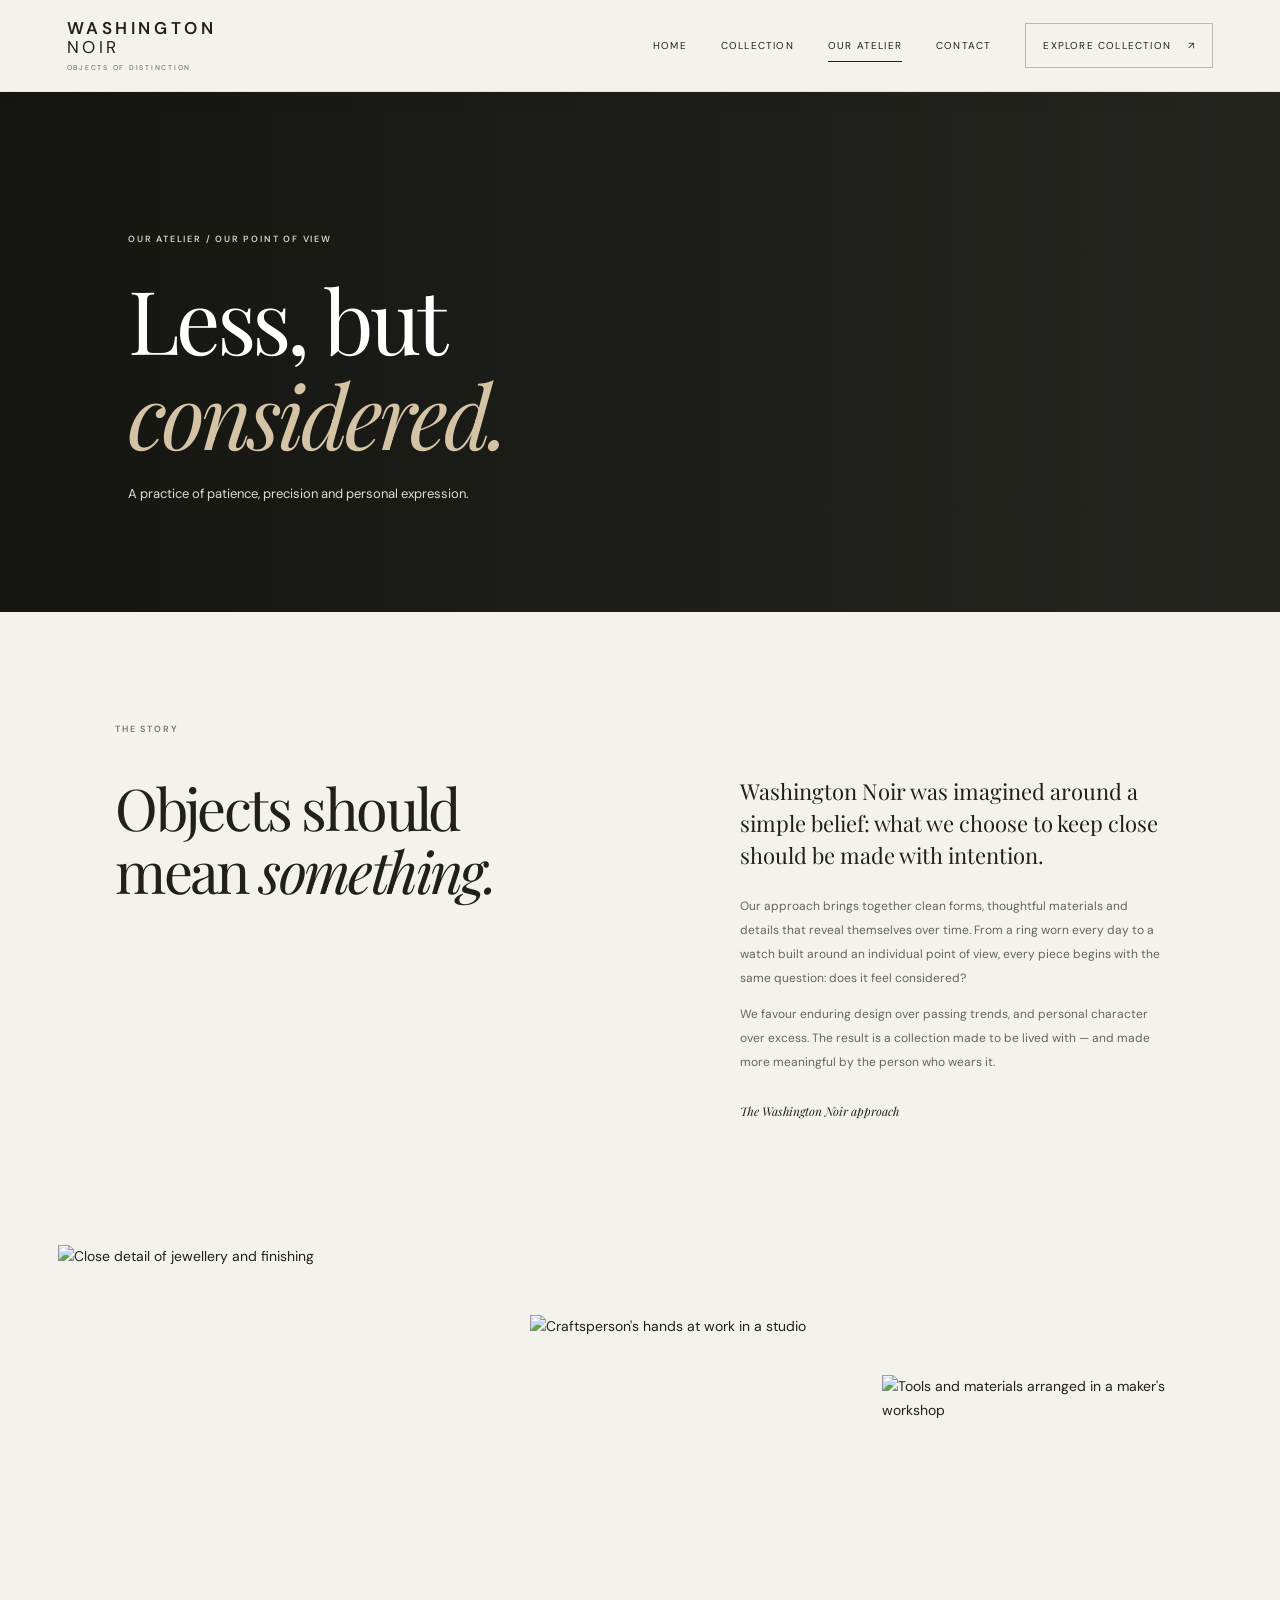
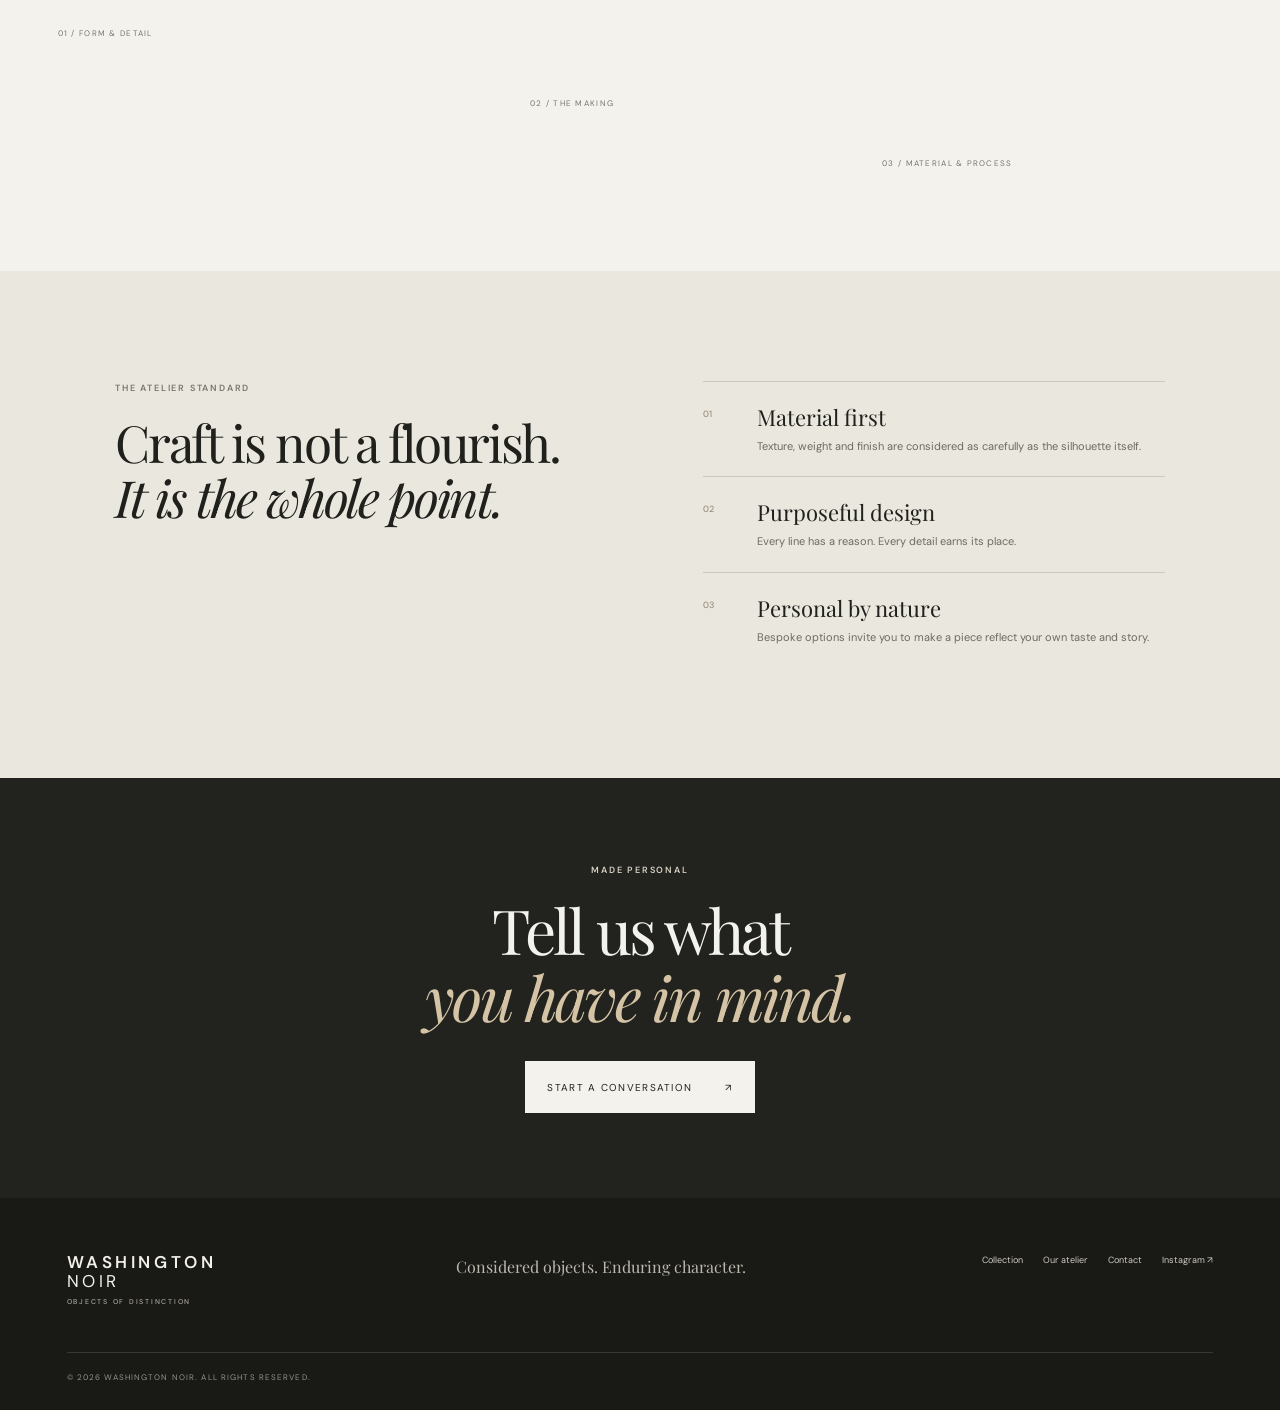
==== about.html @ fe7c87ee "Add files via upload" ====
<!doctype html><html lang="en"><head><meta charset="utf-8"><meta name="viewport" content="width=device-width,initial-scale=1"><title>Our Atelier — Washington Noir</title><meta name="description" content="Learn about the philosophy, process and craftsmanship behind Washington Noir's considered jewellery and bespoke timepieces."><meta name="theme-color" content="#171714"><link rel="preconnect" href="https://images.pexels.com"><link rel="stylesheet" href="assets/css/style.css"><meta property="og:title" content="Our Atelier — Washington Noir"><meta property="og:description" content="Discover the philosophy and craftsmanship behind Washington Noir."><meta property="og:type" content="website"></head><body>
<header class="site-header"><a class="wordmark" href="index.html">WASHINGTON <span>NOIR</span><small>OBJECTS OF DISTINCTION</small></a><button class="menu-toggle" aria-label="Open navigation" aria-expanded="false">☰</button><nav class="nav"><a href="index.html">Home</a><a href="gallery.html">Collection</a><a class="active" href="about.html">Our atelier</a><a href="contact.html">Contact</a><a class="nav-cta" href="gallery.html">Explore collection <span>↗</span></a></nav></header>
<main><section class="page-hero about-hero"><div class="page-hero-image"></div><div class="page-hero-copy"><p class="eyebrow light">OUR ATELIER / OUR POINT OF VIEW</p><h1>Less, but<br><em>considered.</em></h1><p>A practice of patience, precision and personal expression.</p></div></section>
<section class="story section-pad"><div class="section-kicker">THE STORY</div><div class="story-grid"><h2>Objects should<br>mean <em>something.</em></h2><div><p class="lead">Washington Noir was imagined around a simple belief: what we choose to keep close should be made with intention.</p><p>Our approach brings together clean forms, thoughtful materials and details that reveal themselves over time. From a ring worn every day to a watch built around an individual point of view, every piece begins with the same question: does it feel considered?</p><p>We favour enduring design over passing trends, and personal character over excess. The result is a collection made to be lived with — and made more meaningful by the person who wears it.</p><p class="signature">The Washington Noir approach</p></div></div></section>
<section class="atelier-images"><figure><img loading="lazy" src="https://images.pexels.com/photos/30541188/pexels-photo-30541188.jpeg?auto=compress&cs=tinysrgb&w=1200" alt="Close detail of jewellery and finishing"><figcaption>01 / FORM & DETAIL</figcaption></figure><figure><img loading="lazy" src="https://images.pexels.com/photos/208052/pexels-photo-208052.jpeg?auto=compress&cs=tinysrgb&w=1200" alt="Craftsperson's hands at work in a studio"><figcaption>02 / THE MAKING</figcaption></figure><figure><img loading="lazy" src="https://images.pexels.com/photos/691640/pexels-photo-691640.jpeg?auto=compress&cs=tinysrgb&w=1200" alt="Tools and materials arranged in a maker's workshop"><figcaption>03 / MATERIAL & PROCESS</figcaption></figure></section>
<section class="craft section-pad"><div class="craft-heading"><p class="eyebrow">THE ATELIER STANDARD</p><h2>Craft is not a flourish.<br><em>It is the whole point.</em></h2></div><div class="craft-list"><article><span>01</span><div><h3>Material first</h3><p>Texture, weight and finish are considered as carefully as the silhouette itself.</p></div></article><article><span>02</span><div><h3>Purposeful design</h3><p>Every line has a reason. Every detail earns its place.</p></div></article><article><span>03</span><div><h3>Personal by nature</h3><p>Bespoke options invite you to make a piece reflect your own taste and story.</p></div></article></div></section>
<section class="about-cta"><p class="eyebrow light">MADE PERSONAL</p><h2>Tell us what<br><em>you have in mind.</em></h2><a class="button button-light" href="contact.html">Start a conversation <span>↗</span></a></section></main><footer class="site-footer"><a class="wordmark footer-mark" href="index.html">WASHINGTON <span>NOIR</span><small>OBJECTS OF DISTINCTION</small></a><p>Considered objects. Enduring character.</p><div class="footer-links"><a href="gallery.html">Collection</a><a href="about.html">Our atelier</a><a href="contact.html">Contact</a><a href="#" data-social="instagram">Instagram ↗</a></div><small class="copyright">© <span data-year></span> WASHINGTON NOIR. ALL RIGHTS RESERVED.</small></footer><script src="assets/js/config.js"></script><script src="assets/js/main.js"></script></body></html>
---- assets/css/style.css ----
@import url('https://fonts.googleapis.com/css2?family=DM+Sans:wght@400;500;600;700&family=Playfair+Display:ital,wght@0,400;0,500;0,600;1,400;1,500&display=swap');
:root{--ink:#20201c;--paper:#f4f2ed;--cream:#e7e1d6;--muted:#77756e;--line:#d6d1c7;--dark:#171714;--gold:#b49a6b;--serif:'Playfair Display',Georgia,serif;--sans:'DM Sans',Arial,sans-serif}*{box-sizing:border-box}html{scroll-behavior:smooth;scroll-padding-top:92px}body{margin:0;background:var(--paper);color:var(--ink);font-family:var(--sans);font-size:14px;line-height:1.7;-webkit-font-smoothing:antialiased}body.no-scroll{overflow:hidden}a{color:inherit;text-decoration:none}img{display:block;max-width:100%}button,input,textarea,select{font:inherit}.site-header{height:92px;padding:0 5.2%;display:flex;align-items:center;justify-content:space-between;background:rgba(244,242,237,.97);position:sticky;top:0;z-index:30;border-bottom:1px solid rgba(32,32,28,.08)}.wordmark{font-size:17px;font-weight:600;letter-spacing:.21em;line-height:1.1;display:inline-flex;flex-direction:column}.wordmark span{font-weight:400;display:inline}.wordmark small{font-size:7px;font-weight:500;letter-spacing:.25em;color:var(--muted);margin-top:7px}.nav{display:flex;align-items:center;gap:34px;font-size:10px;text-transform:uppercase;letter-spacing:.12em}.nav>a:not(.nav-cta){position:relative;padding:8px 0}.nav>a:not(.nav-cta):after{content:'';position:absolute;left:0;bottom:0;width:0;height:1px;background:var(--ink);transition:width .25s}.nav>a:hover:after,.nav>a.active:after{width:100%}.nav-cta{padding:13px 17px;border:1px solid #bdb8ad;transition:background .2s,color .2s}.nav-cta:hover{background:var(--ink);color:var(--paper)}.nav-cta span,.button span,.text-link span,.buy-link span{margin-left:13px}.menu-toggle{display:none;border:0;background:none;font-size:22px}.eyebrow,.section-kicker{font-size:9px;letter-spacing:.2em;font-weight:600;color:#78766f}.eyebrow.light{color:#d8d1c3}h1,h2,h3,p{margin-top:0}h1,h2{font-family:var(--serif);font-weight:400;letter-spacing:-.045em;line-height:1.08}h1{font-size:clamp(54px,7vw,100px)}h2{font-size:clamp(36px,4.5vw,62px)}h1 em,h2 em,blockquote em{font-weight:400} .button{display:inline-flex;align-items:center;justify-content:space-between;padding:17px 22px;min-width:220px;font-size:10px;letter-spacing:.13em;text-transform:uppercase;transition:transform .2s,background .2s}.button:hover{transform:translateY(-2px)}.button-light{background:var(--paper);color:var(--ink)}.button-light:hover{background:#fff}.button-dark{background:var(--ink);color:var(--paper)}.button-dark:hover{background:#3c3b35}.hero-home{height:min(760px,calc(100vh - 92px));min-height:610px;position:relative;background:#292924;color:#fff;overflow:hidden}.hero-image,.hero-shade{position:absolute;inset:0}.hero-image{background-image:url('https://images.pexels.com/photos/190819/pexels-photo-190819.jpeg?auto=compress&cs=tinysrgb&w=2200');background-size:cover;background-position:center 47%;transform:scale(1.01)}.hero-shade{background:linear-gradient(90deg,rgba(15,15,13,.83) 0%,rgba(15,15,13,.55) 43%,rgba(15,15,13,.04) 100%),linear-gradient(0deg,rgba(15,15,13,.28),transparent 35%)}.hero-content{position:relative;z-index:2;padding:clamp(75px,10vw,140px) 10.2% 50px;max-width:820px}.hero-content .eyebrow{margin-bottom:28px}.hero-content h1{margin-bottom:25px}.hero-content h1 em{color:#d4c4a5}.hero-copy{max-width:405px;color:#dedbd4;font-size:13px;line-height:1.9;margin-bottom:32px}.hero-index{display:flex;align-items:center;gap:14px;margin-top:72px;font-size:8px;letter-spacing:.18em;color:#d5d0c5}.hero-index>span:first-child{font-size:12px;color:#fff}.index-line{height:1px;width:56px;background:var(--gold)}.hero-note{position:absolute;right:5%;bottom:45px;writing-mode:vertical-rl;font-size:8px;letter-spacing:.25em;color:#ddd8ce}.section-pad{padding:110px 9%}.intro-grid{display:grid;grid-template-columns:1fr .75fr;gap:12%;padding-top:45px}.intro-grid h2{margin:0}.intro-grid>div{max-width:440px;padding-top:7px}.lead{font-family:var(--serif);font-size:22px;line-height:1.45}.intro-grid>div>p:not(.lead){color:#66645e;font-size:12px;line-height:2}.text-link{display:inline-flex;align-items:center;border-bottom:1px solid #a6a197;padding-bottom:7px;margin-top:18px;font-size:10px;text-transform:uppercase;letter-spacing:.13em}.featured{background:#eae7df}.section-heading{display:flex;justify-content:space-between;align-items:flex-end;margin-bottom:45px}.section-heading .eyebrow{margin-bottom:15px}.section-heading h2{margin-bottom:0}.section-heading>.text-link{margin-bottom:9px}.category-grid{display:grid;grid-template-columns:repeat(3,minmax(0,1fr));gap:20px}.category-image{height:390px;background-size:cover;background-position:center;transition:transform .5s;overflow:hidden}.category-card{display:block}.category-card:hover .category-image{transform:scale(.985)}.ring-image{background-image:url('https://images.pexels.com/photos/15967464/pexels-photo-15967464.jpeg?auto=compress&cs=tinysrgb&w=1000')}.watch-image{background-image:url('https://images.pexels.com/photos/190819/pexels-photo-190819.jpeg?auto=compress&cs=tinysrgb&w=1000')}.strap-image{background-image:url('https://images.pexels.com/photos/33587293/pexels-photo-33587293.jpeg?auto=compress&cs=tinysrgb&w=1000')}.category-meta{display:flex;justify-content:space-between;margin-top:20px;font-size:9px;letter-spacing:.12em;text-transform:uppercase;color:var(--muted)}.category-card h3{font:400 24px var(--serif);margin:8px 0 0}.quote-band{background:#24241f;color:var(--paper);padding:95px 9%;text-align:center}.quote-band .eyebrow{margin-bottom:30px}.quote-band blockquote{font:400 clamp(34px,4.6vw,58px)/1.25 var(--serif);letter-spacing:-.03em;margin:0 auto 27px}.quote-band>span{font-size:8px;letter-spacing:.22em;color:#c2b9a6}.home-bottom{display:flex;justify-content:space-between;align-items:center;gap:30px}.home-bottom .eyebrow{margin-bottom:18px}.home-bottom h2{margin:0}.site-footer{background:#191916;color:#f3f0e9;padding:55px 5.2% 25px;display:grid;grid-template-columns:1fr 1fr 1fr;gap:22px;align-items:start}.footer-mark{color:#f3f0e9}.footer-mark small{color:#aaa69c}.site-footer>p{font-family:var(--serif);font-size:16px;color:#bcb8ae}.footer-links{display:flex;gap:20px;flex-wrap:wrap;justify-content:flex-end;font-size:9px;color:#d0ccc3}.footer-links a:hover{color:#fff}.copyright{grid-column:1/-1;border-top:1px solid #393932;padding-top:18px;margin-top:25px;font-size:8px;letter-spacing:.14em;color:#96938a}
.page-hero{height:520px;position:relative;background:#272722;color:white;overflow:hidden}.page-hero-image{position:absolute;inset:0;background-size:cover;background-position:center 52%}.gallery-hero .page-hero-image{background-image:linear-gradient(90deg,rgba(15,15,13,.75),rgba(15,15,13,.05)),url('https://images.pexels.com/photos/15967464/pexels-photo-15967464.jpeg?auto=compress&cs=tinysrgb&w=2000');background-position:center 45%}.about-hero .page-hero-image{background-image:linear-gradient(90deg,rgba(15,15,13,.76),rgba(15,15,13,.1)),url('https://images.pexels.com/photos/208052/pexels-photo-208052.jpeg?auto=compress&cs=tinysrgb&w=2000');background-position:center 47%}.page-hero-copy{position:absolute;left:10%;top:50%;transform:translateY(-42%);max-width:700px}.page-hero-copy .eyebrow{margin-bottom:25px}.page-hero-copy h1{font-size:clamp(52px,7vw,88px);margin-bottom:22px}.page-hero-copy h1 em{color:#d4c4a5}.page-hero-copy>p:last-child{color:#e1ddd5;font-size:13px}.gallery-intro{padding-top:60px;padding-bottom:58px;display:flex;align-items:flex-end;justify-content:space-between;gap:60px}.gallery-intro>p{max-width:440px;color:#66645e;font-size:13px;line-height:1.9;margin:0}.gallery-filters{display:flex;gap:22px;flex-wrap:wrap}.gallery-filters a{font-size:10px;border-bottom:1px solid var(--line);padding:8px 0;white-space:nowrap}.gallery-filters span{font-size:8px;color:var(--muted);margin-left:10px}.product-section{padding-top:72px;padding-bottom:100px}.product-section.alternate{background:#eae7df}.product-section-head{display:flex;align-items:flex-end;justify-content:space-between;margin-bottom:38px}.product-section-head .eyebrow{margin-bottom:14px}.product-section-head h2{font-size:clamp(38px,4vw,54px);margin:0}.product-section-head h2 em{color:#8b806c}.product-section-head>p{font-size:11px;line-height:1.9;color:var(--muted);margin:0}.product-grid{display:grid;grid-template-columns:repeat(3,minmax(0,1fr));gap:22px}.product-photo{display:block;width:100%;height:360px;padding:0;border:0;background:#e4dfd5;overflow:hidden;cursor:zoom-in}.product-photo img{width:100%;height:100%;object-fit:cover;transition:transform .6s;}.product-photo:hover img{transform:scale(1.045)}.product-details{display:flex;justify-content:space-between;align-items:flex-start;gap:12px;margin-top:20px}.product-type,.product-number{font-size:8px;letter-spacing:.15em;color:var(--muted)}.product-details h3{font:400 23px var(--serif);margin:5px 0 0}.product-number{padding-top:5px;white-space:nowrap}.product-desc{font-size:11px;line-height:1.8;color:#6d6a63;min-height:42px;margin:12px 0 14px}.buy-link{display:flex;justify-content:space-between;border-top:1px solid #c9c4ba;padding:13px 0;font-size:9px;letter-spacing:.15em;text-transform:uppercase}.buy-link:hover{color:#8b6e40}.gallery-cta,.about-cta{background:#22221e;color:#f4f2ed;padding:85px 9%;text-align:center}.gallery-cta .eyebrow,.about-cta .eyebrow{margin-bottom:20px}.gallery-cta h2,.about-cta h2{font-size:clamp(39px,5vw,62px);margin-bottom:30px}.gallery-cta h2 em,.about-cta h2 em{color:#d4c4a5}.lightbox{display:none;position:fixed;inset:0;background:rgba(15,15,13,.96);z-index:100;align-items:center;justify-content:center;padding:55px}.lightbox.open{display:flex}.lightbox img{max-width:min(78vw,1000px);max-height:78vh;object-fit:contain}.lightbox button{position:absolute;border:0;background:transparent;color:white;font-size:42px;cursor:pointer}.lightbox-close{right:30px;top:15px}.lightbox-prev{left:24px;top:50%;transform:translateY(-50%)}.lightbox-next{right:24px;top:50%;transform:translateY(-50%)}.lightbox-caption{position:absolute;bottom:18px;color:#ddd8ce;font-size:10px;letter-spacing:.08em;text-align:center;max-width:70%;margin:0}
.story-grid{display:grid;grid-template-columns:1fr .85fr;gap:12%;padding-top:40px}.story-grid h2{margin:0}.story-grid>div{max-width:510px}.story-grid>div p:not(.lead){color:#66645e;font-size:12px;line-height:2}.signature{font:italic 19px var(--serif);color:var(--ink)!important;margin-top:25px}.atelier-images{display:grid;grid-template-columns:1.15fr .85fr .85fr;gap:12px;padding:0 4.5%}.atelier-images figure{margin:0}.atelier-images figure:nth-child(2){padding-top:70px}.atelier-images figure:nth-child(3){padding-top:130px}.atelier-images img{width:100%;height:370px;object-fit:cover}.atelier-images figcaption{font-size:8px;letter-spacing:.16em;color:var(--muted);padding-top:12px}.craft{display:grid;grid-template-columns:1fr 1fr;gap:12%;background:#eae7df;margin-top:100px}.craft-heading .eyebrow{margin-bottom:20px}.craft-heading h2{font-size:clamp(36px,4vw,52px)}.craft-list article{display:grid;grid-template-columns:38px 1fr;gap:16px;padding:20px 0;border-top:1px solid #cfc9bd}.craft-list article>span{font-size:9px;color:#8d826e;padding-top:5px}.craft-list h3{font:400 22px var(--serif);margin-bottom:5px}.craft-list p{font-size:11px;color:#6d6a63;line-height:1.8;margin-bottom:0}.contact-top{display:grid;grid-template-columns:1fr 1fr;min-height:640px}.contact-visual{min-height:640px;background:#d7d0c4}.contact-visual img{width:100%;height:100%;max-height:820px;object-fit:cover}.contact-title{padding:90px 11% 65px 10%;display:flex;flex-direction:column;justify-content:center}.contact-title h1{font-size:clamp(43px,5vw,68px);margin:20px 0 25px}.contact-title h1 em{color:#8b806c}.contact-title>p:not(.eyebrow){font-size:12px;color:#66645e;line-height:1.9;max-width:410px}.contact-aside{display:grid;grid-template-columns:1fr;gap:4px;margin-top:30px}.contact-aside span,.social-list>span{font-size:8px;letter-spacing:.17em;color:var(--muted);margin-top:12px}.contact-aside a{font-size:12px;width:fit-content;border-bottom:1px solid var(--line)}.contact-aside p{font-size:11px;margin:0}.contact-form-section{display:grid;grid-template-columns:.75fr 1fr;gap:13%;background:#eae7df}.contact-form-section h2{font-size:clamp(36px,4vw,52px);margin:20px 0}.form-note{font-size:12px;color:#6d6a63;max-width:310px;line-height:1.9}.social-list{display:flex;flex-direction:column;align-items:flex-start;gap:8px;margin-top:40px}.social-list a{font-size:10px;border-bottom:1px solid #c9c4ba}.contact-form{display:flex;flex-direction:column;gap:20px}.form-row{display:grid;grid-template-columns:1fr 1fr;gap:18px}.contact-form label{display:flex;flex-direction:column;gap:8px;font-size:9px;letter-spacing:.1em;text-transform:uppercase}.contact-form input,.contact-form textarea,.contact-form select{border:0;border-bottom:1px solid #c9c4ba;border-radius:0;background:transparent;padding:12px 0;outline:none;color:var(--ink);font-size:12px;letter-spacing:0;text-transform:none;resize:vertical}.contact-form input:focus,.contact-form textarea:focus,.contact-form select:focus{border-color:#8b806c}.contact-form input::placeholder,.contact-form textarea::placeholder{color:#a09b91}.contact-form .button{align-self:flex-start;border:0;cursor:pointer}.form-status{font-size:10px;color:#77756e;margin:0}.contact-footer-band{background:#22221e;color:#f4f2ed;text-align:center;padding:65px 20px}.contact-footer-band .eyebrow{margin-bottom:15px}.contact-footer-band h2{font-size:clamp(33px,4vw,50px);margin:0}.contact-footer-band h2 em{color:#d4c4a5}
@media(min-width:1500px){.hero-home{max-height:850px}.product-photo{height:420px}.category-image{height:450px}}@media(max-width:950px){.site-header{padding:0 5%;height:82px}.nav{gap:18px;font-size:9px}.nav-cta{padding:11px}.section-pad{padding:85px 7%}.category-image{height:300px}.product-photo{height:290px}.product-grid{gap:16px}.gallery-intro{align-items:flex-start;flex-direction:column;gap:25px}.contact-title{padding:65px 8%}.contact-top{min-height:560px}.contact-visual{min-height:560px}.site-footer{grid-template-columns:1fr 1fr}.footer-links{grid-column:1/-1;justify-content:flex-start}.copyright{margin-top:12px}.craft{gap:7%}}
@media(max-width:680px){.site-header{height:76px}.wordmark{font-size:15px}.menu-toggle{display:block}.nav{display:none;position:absolute;top:75px;left:0;right:0;padding:22px 6% 28px;background:var(--paper);border-bottom:1px solid var(--line);align-items:stretch;flex-direction:column;gap:13px}.nav.nav-open{display:flex}.nav>a:not(.nav-cta){padding:9px 0}.nav-cta{text-align:center;margin-top:6px}.hero-home{height:calc(100svh - 76px);min-height:610px;max-height:800px}.hero-image{background-position:58% center}.hero-shade{background:linear-gradient(90deg,rgba(15,15,13,.82),rgba(15,15,13,.26)),linear-gradient(0deg,rgba(15,15,13,.35),transparent 45%)}.hero-content{padding:100px 7% 30px}.hero-content h1{font-size:clamp(49px,12vw,72px)}.hero-copy{max-width:330px}.hero-index{margin-top:65px}.hero-note{display:none}.section-pad{padding:70px 7%}.intro-grid,.story-grid{grid-template-columns:1fr;gap:28px;padding-top:30px}.intro-grid>div{max-width:100%}.section-heading{align-items:flex-start;flex-direction:column;gap:15px;margin-bottom:30px}.section-heading>.text-link{margin-top:0}.category-grid{grid-template-columns:1fr;gap:32px}.category-image{height:390px}.category-meta{margin-top:14px}.quote-band{padding:70px 7%}.home-bottom{align-items:flex-start;flex-direction:column}.home-bottom .button{margin-top:5px}.site-footer{padding:42px 7% 22px;grid-template-columns:1fr;gap:18px}.site-footer>p{margin:0}.footer-links{grid-column:auto;justify-content:flex-start;gap:17px}.copyright{grid-column:auto;margin-top:10px}.page-hero{height:440px}.page-hero-copy{left:7%;right:7%;top:50%}.page-hero-copy h1{font-size:clamp(50px,12vw,72px)}.gallery-intro{padding-top:42px;padding-bottom:42px}.gallery-filters{gap:12px 20px}.product-section{padding-top:60px;padding-bottom:65px}.product-section-head{align-items:flex-start;flex-direction:column;gap:15px}.product-section-head>p br{display:none}.product-grid{grid-template-columns:1fr;gap:36px}.product-photo{height:min(105vw,470px)}.product-desc{min-height:0}.gallery-cta,.about-cta{padding:70px 7%}.lightbox{padding:50px 18px}.lightbox img{max-width:92vw;max-height:72vh}.lightbox-prev{left:2px}.lightbox-next{right:2px}.lightbox button{font-size:35px}.lightbox-caption{bottom:15px;max-width:85%}.atelier-images{grid-template-columns:1fr 1fr;gap:12px;padding:0 5%}.atelier-images figure:nth-child(2),.atelier-images figure:nth-child(3){padding-top:0}.atelier-images figure:first-child{grid-column:1/-1}.atelier-images img{height:260px}.atelier-images figure:first-child img{height:350px}.craft{grid-template-columns:1fr;gap:25px;margin-top:65px}.craft-heading h2{font-size:40px}.contact-top{grid-template-columns:1fr}.contact-visual{min-height:0;height:340px}.contact-visual img{height:340px}.contact-title{padding:55px 7% 60px}.contact-title h1{font-size:clamp(42px,10vw,58px)}.contact-form-section{grid-template-columns:1fr;gap:45px}.form-row{grid-template-columns:1fr;gap:20px}.contact-form .button{width:100%}.contact-footer-band{padding:55px 7%}}
@media(prefers-reduced-motion:reduce){*,*::before,*::after{scroll-behavior:auto!important;transition:none!important;animation:none!important}}


/* Washington Noir — UI/UX Pro Max refinement layer */
:root{--gold:#b69a68;--gold-soft:#d8c8a7;--focus:#9a7740;--ease-luxury:cubic-bezier(.2,.65,.25,1)}
::selection{background:#d8c8a7;color:#171714}
:focus-visible{outline:2px solid var(--focus);outline-offset:4px}
.site-header{backdrop-filter:saturate(125%) blur(12px);-webkit-backdrop-filter:saturate(125%) blur(12px);box-shadow:0 8px 24px rgba(23,23,20,.025)}
.wordmark{white-space:nowrap}
.nav a,.text-link,.buy-link,.footer-links a{transition:color .22s var(--ease-luxury),border-color .22s var(--ease-luxury),background .22s var(--ease-luxury)}
.button{gap:20px;min-height:52px}
.button span,.text-link span,.buy-link span{transition:transform .22s var(--ease-luxury)}
.button:hover span,.text-link:hover span,.buy-link:hover span{transform:translate(3px,-2px)}
.hero-home{isolation:isolate}
.hero-image{will-change:transform;transition:transform 1.2s var(--ease-luxury)}
.hero-home:hover .hero-image{transform:scale(1.035)}
.hero-shade{background:linear-gradient(90deg,rgba(13,13,11,.86) 0%,rgba(13,13,11,.58) 42%,rgba(13,13,11,.08) 100%),linear-gradient(0deg,rgba(13,13,11,.35),transparent 38%)}
.eyebrow,.section-kicker{line-height:1.6}
.intro-grid>div>p:not(.lead){max-width:46ch}
.category-image{position:relative;background-color:#ded8cc;background-repeat:no-repeat}
.category-image:after{content:'VIEW PIECES  ↗';position:absolute;right:16px;bottom:16px;padding:10px 12px;background:rgba(244,242,237,.94);color:#20201c;font-size:8px;letter-spacing:.16em;opacity:0;transform:translateY(5px);transition:opacity .25s var(--ease-luxury),transform .25s var(--ease-luxury)}
.category-card:hover .category-image:after,.category-card:focus-visible .category-image:after{opacity:1;transform:translateY(0)}
.category-card:focus-visible{outline-offset:7px}
.product-card{min-width:0}
.product-photo{position:relative;background:#e2ddd2}
.product-photo:after{content:'VIEW DETAIL  ↗';position:absolute;right:12px;bottom:12px;background:rgba(244,242,237,.96);padding:9px 11px;font-size:8px;letter-spacing:.13em;color:var(--ink);opacity:0;transform:translateY(4px);transition:opacity .22s var(--ease-luxury),transform .22s var(--ease-luxury)}
.product-photo:hover:after,.product-photo:focus-visible:after{opacity:1;transform:translateY(0)}
.product-photo img{aspect-ratio:1/1;object-fit:cover;object-position:center;will-change:transform}
.product-details h3{line-height:1.25}
.buy-link{min-height:42px;align-items:center}
.gallery-filters a{transition:color .2s,border-color .2s}
.gallery-filters a:hover{color:#8b6e40;border-color:#8b6e40}
.lightbox{backdrop-filter:blur(8px)}
.lightbox img{box-shadow:0 24px 80px rgba(0,0,0,.22)}
.lightbox button{width:48px;height:48px;display:grid;place-items:center;border-radius:50%;transition:background .2s,color .2s}
.lightbox button:hover{background:rgba(255,255,255,.1)}
.contact-form input,.contact-form textarea,.contact-form select{border-radius:0;transition:border-color .2s,box-shadow .2s}
.contact-form input:focus,.contact-form textarea:focus,.contact-form select:focus{outline:none;border-color:var(--gold);box-shadow:0 1px 0 var(--gold)}
.site-footer{position:relative}
.footer-links a:hover{color:var(--gold-soft)}
/* Keep the editorial grid composed at tablet and small desktop widths. */
@media(min-width:681px) and (max-width:1100px){.nav{gap:16px}.nav-cta{padding:10px 12px}.category-image{height:300px}.product-grid{gap:14px}.product-photo{height:300px}.product-details h3{font-size:20px}.section-pad{padding-left:6%;padding-right:6%}}
@media(max-width:680px){.hero-shade{background:linear-gradient(90deg,rgba(13,13,11,.82),rgba(13,13,11,.28)),linear-gradient(0deg,rgba(13,13,11,.42),transparent 48%)}.hero-content{padding-top:clamp(76px,15vh,118px)}.hero-index{margin-top:48px}.category-image{height:clamp(300px,95vw,430px)}.product-photo:after{opacity:1;transform:none}.product-details{margin-top:15px}.product-desc{max-width:42ch}.contact-form input,.contact-form textarea,.contact-form select{font-size:16px} .site-header{box-shadow:0 4px 18px rgba(23,23,20,.035)}}
@media(hover:none){.category-image:after{opacity:1;transform:none}}
@media(prefers-reduced-motion:reduce){.hero-image,.category-image:after,.button span,.text-link span,.buy-link span{transition:none!important;will-change:auto}}

.site-notice{position:fixed;z-index:200;left:50%;bottom:24px;transform:translate(-50%,12px);width:min(520px,calc(100vw - 32px));padding:15px 19px;background:#20201c;color:#f4f2ed;border:1px solid rgba(216,200,167,.55);box-shadow:0 14px 45px rgba(0,0,0,.2);font-size:12px;line-height:1.6;opacity:0;pointer-events:none;transition:opacity .2s,transform .2s}
.site-notice.visible{opacity:1;transform:translate(-50%,0)}
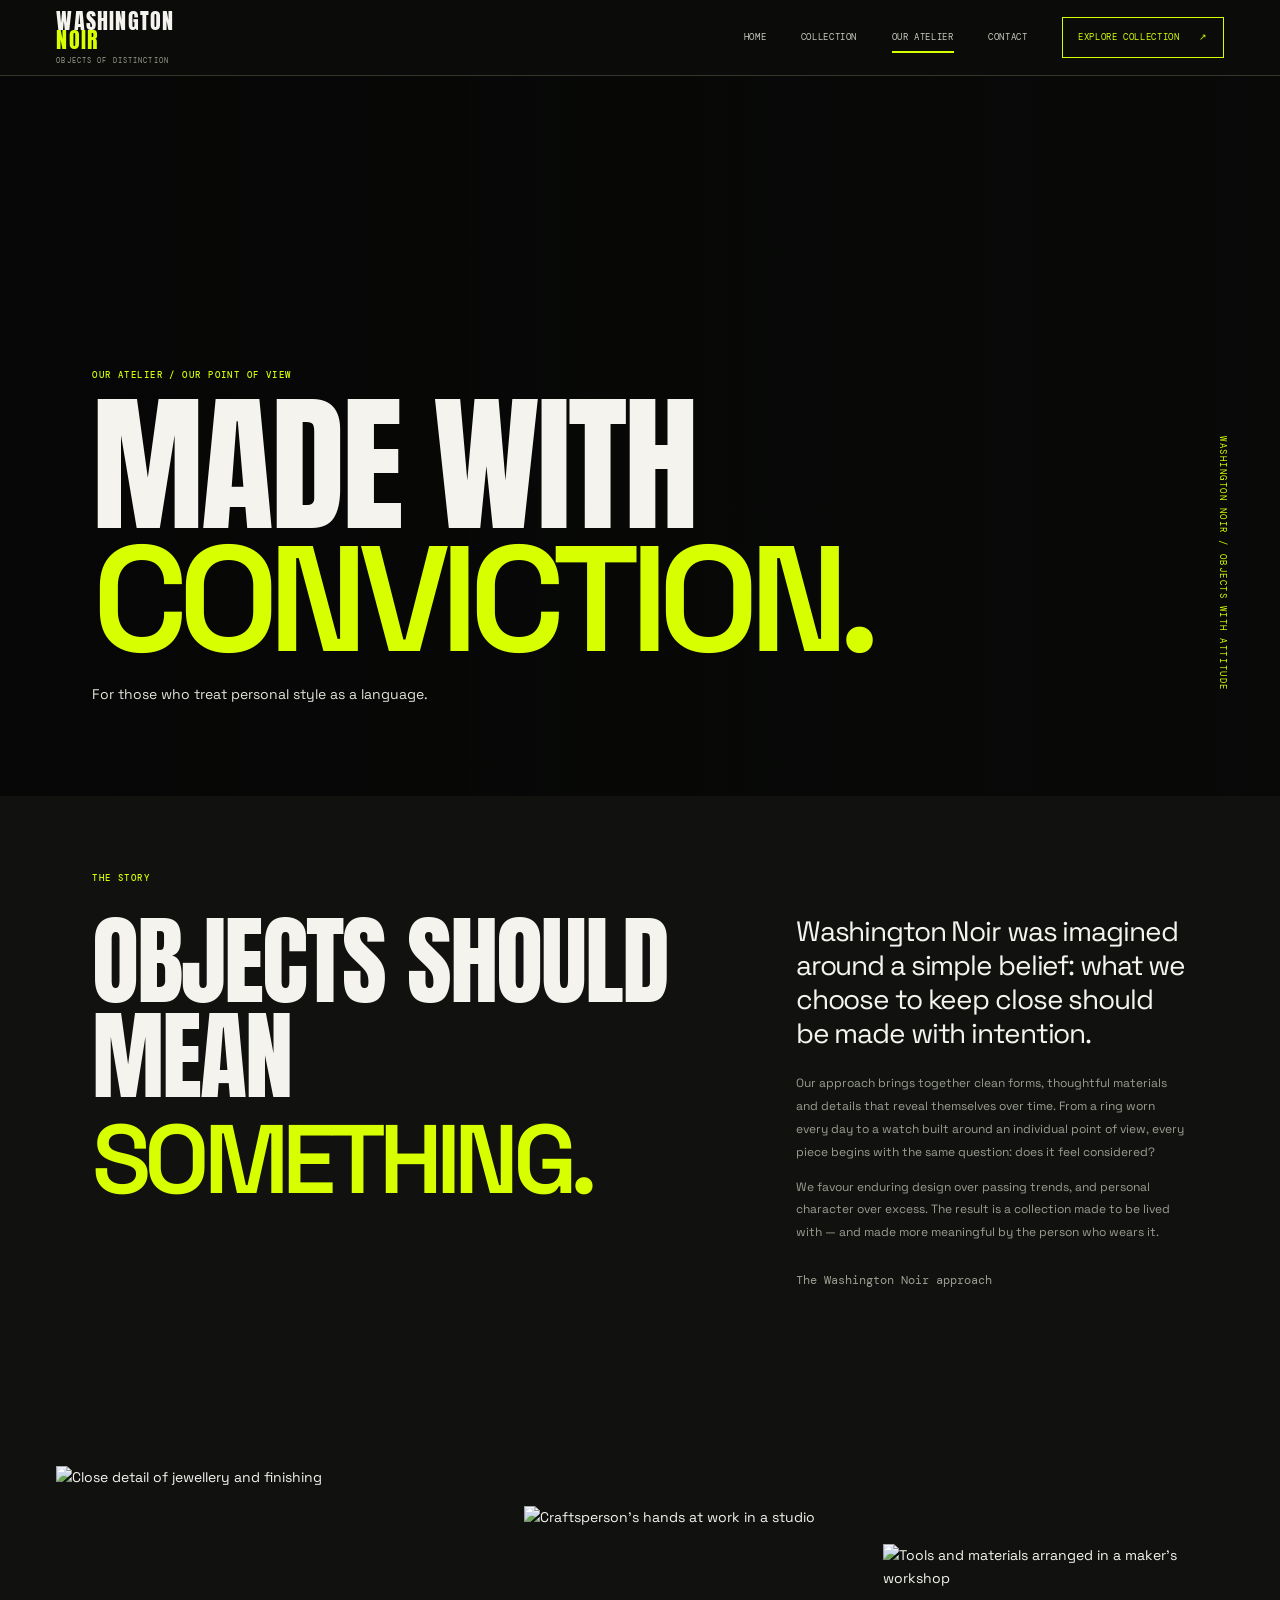
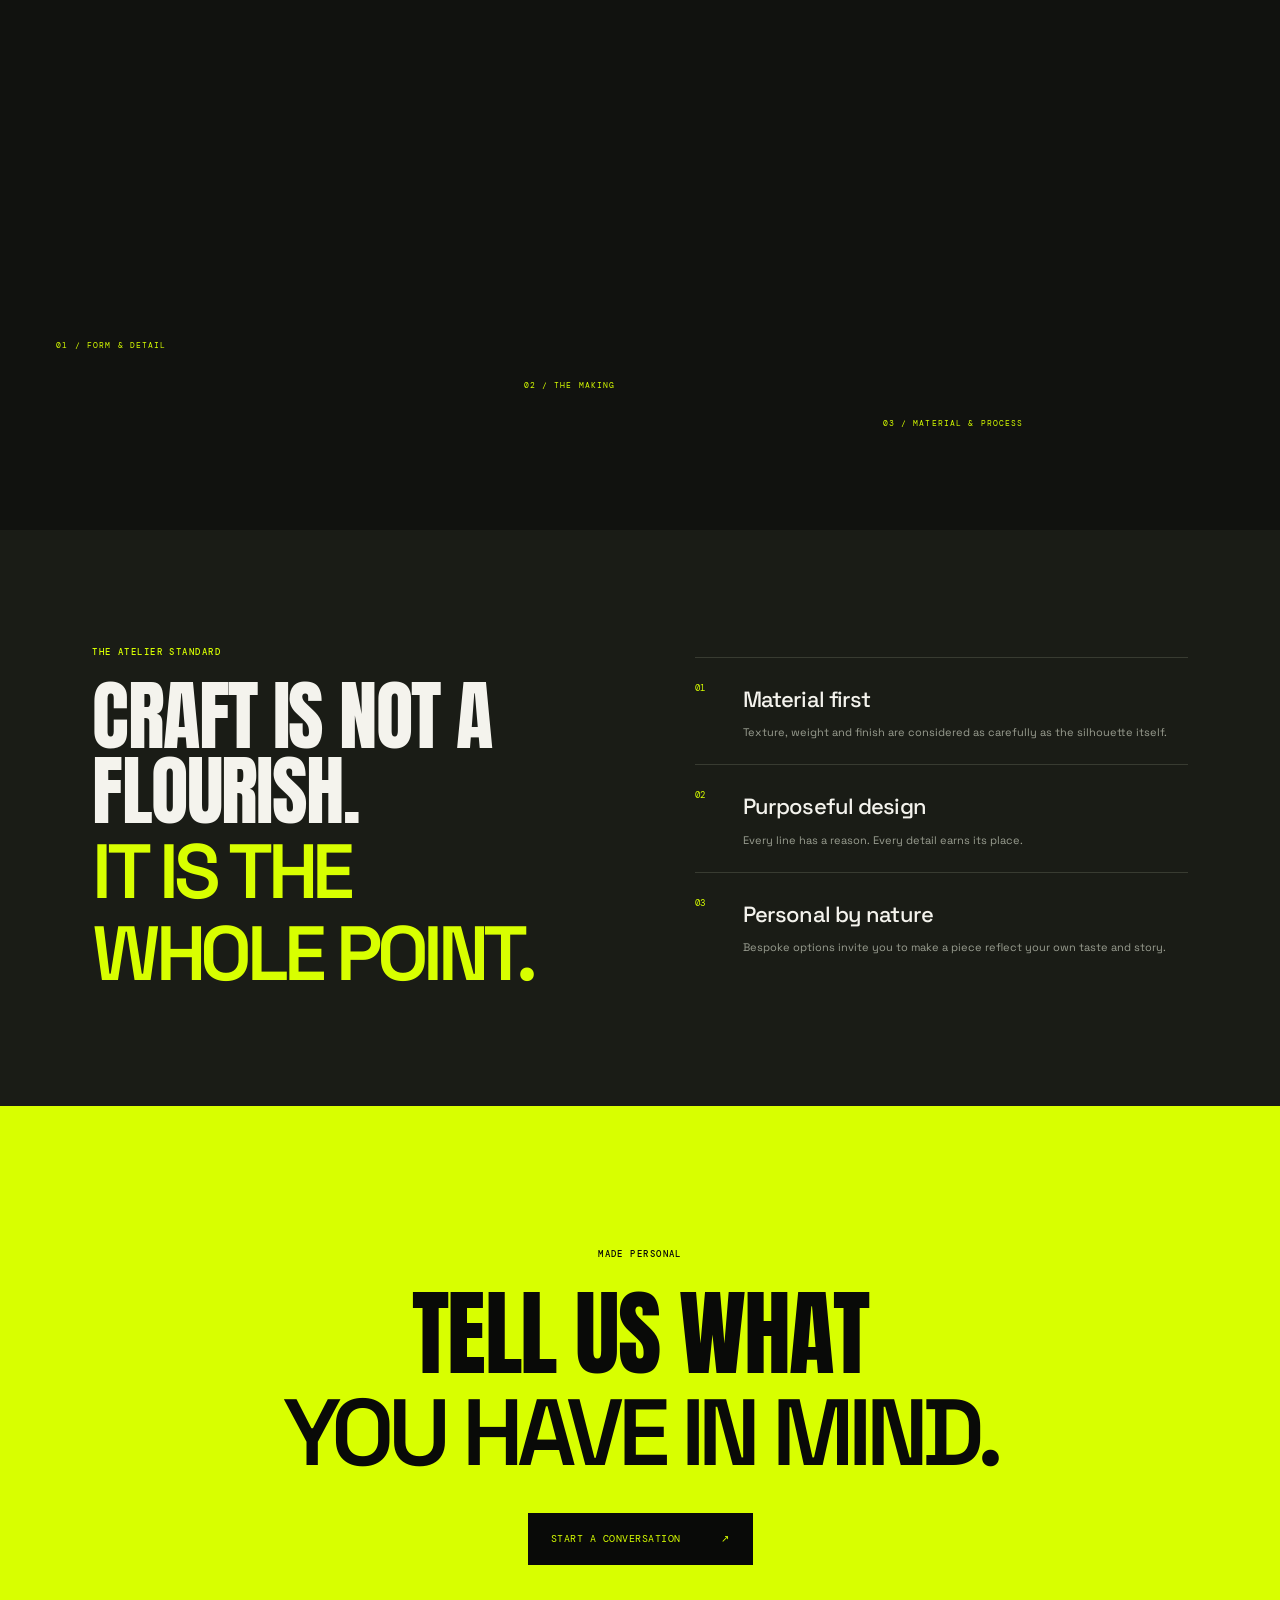
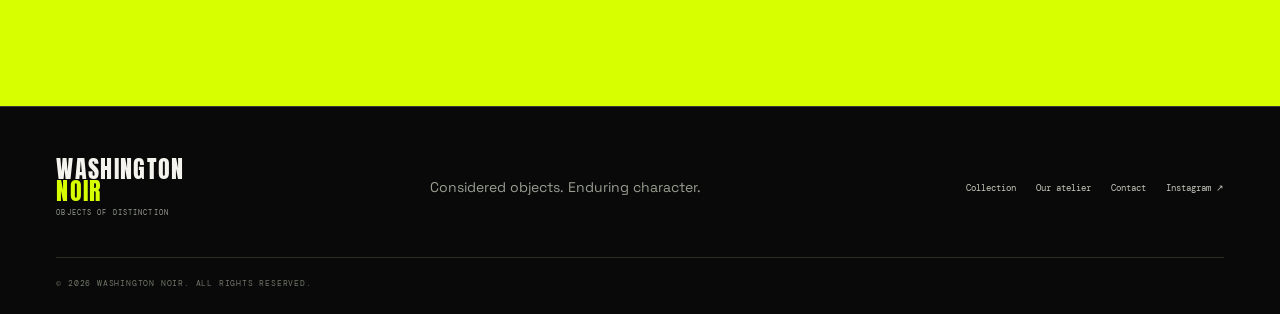
==== commit bab582e7: "Add files via upload" ====
--- a/about.html
+++ b/about.html
@@ -1,6 +1,6 @@
-<!doctype html><html lang="en"><head><meta charset="utf-8"><meta name="viewport" content="width=device-width,initial-scale=1"><title>Our Atelier — Washington Noir</title><meta name="description" content="Learn about the philosophy, process and craftsmanship behind Washington Noir's considered jewellery and bespoke timepieces."><meta name="theme-color" content="#171714"><link rel="preconnect" href="https://images.pexels.com"><link rel="stylesheet" href="assets/css/style.css"><meta property="og:title" content="Our Atelier — Washington Noir"><meta property="og:description" content="Discover the philosophy and craftsmanship behind Washington Noir."><meta property="og:type" content="website"></head><body>
+<!doctype html><html lang="en"><head><meta charset="utf-8"><meta name="viewport" content="width=device-width,initial-scale=1"><title>Our Atelier — Washington Noir</title><meta name="description" content="Learn about the philosophy, process and craftsmanship behind Washington Noir's considered jewellery and bespoke timepieces."><meta name="theme-color" content="#11120f"><link rel="preconnect" href="https://images.pexels.com"><link rel="stylesheet" href="assets/css/style.css"><meta property="og:title" content="Our Atelier — Washington Noir"><meta property="og:description" content="Discover the philosophy and craftsmanship behind Washington Noir."><meta property="og:type" content="website"></head><body>
 <header class="site-header"><a class="wordmark" href="index.html">WASHINGTON <span>NOIR</span><small>OBJECTS OF DISTINCTION</small></a><button class="menu-toggle" aria-label="Open navigation" aria-expanded="false">☰</button><nav class="nav"><a href="index.html">Home</a><a href="gallery.html">Collection</a><a class="active" href="about.html">Our atelier</a><a href="contact.html">Contact</a><a class="nav-cta" href="gallery.html">Explore collection <span>↗</span></a></nav></header>
-<main><section class="page-hero about-hero"><div class="page-hero-image"></div><div class="page-hero-copy"><p class="eyebrow light">OUR ATELIER / OUR POINT OF VIEW</p><h1>Less, but<br><em>considered.</em></h1><p>A practice of patience, precision and personal expression.</p></div></section>
+<main><section class="page-hero about-hero"><div class="page-hero-image"></div><div class="page-hero-copy"><p class="eyebrow light">OUR ATELIER / OUR POINT OF VIEW</p><h1>Made with<br><em>conviction.</em></h1><p>For those who treat personal style as a language.</p></div></section>
 <section class="story section-pad"><div class="section-kicker">THE STORY</div><div class="story-grid"><h2>Objects should<br>mean <em>something.</em></h2><div><p class="lead">Washington Noir was imagined around a simple belief: what we choose to keep close should be made with intention.</p><p>Our approach brings together clean forms, thoughtful materials and details that reveal themselves over time. From a ring worn every day to a watch built around an individual point of view, every piece begins with the same question: does it feel considered?</p><p>We favour enduring design over passing trends, and personal character over excess. The result is a collection made to be lived with — and made more meaningful by the person who wears it.</p><p class="signature">The Washington Noir approach</p></div></div></section>
 <section class="atelier-images"><figure><img loading="lazy" src="https://images.pexels.com/photos/30541188/pexels-photo-30541188.jpeg?auto=compress&cs=tinysrgb&w=1200" alt="Close detail of jewellery and finishing"><figcaption>01 / FORM & DETAIL</figcaption></figure><figure><img loading="lazy" src="https://images.pexels.com/photos/208052/pexels-photo-208052.jpeg?auto=compress&cs=tinysrgb&w=1200" alt="Craftsperson's hands at work in a studio"><figcaption>02 / THE MAKING</figcaption></figure><figure><img loading="lazy" src="https://images.pexels.com/photos/691640/pexels-photo-691640.jpeg?auto=compress&cs=tinysrgb&w=1200" alt="Tools and materials arranged in a maker's workshop"><figcaption>03 / MATERIAL & PROCESS</figcaption></figure></section>
 <section class="craft section-pad"><div class="craft-heading"><p class="eyebrow">THE ATELIER STANDARD</p><h2>Craft is not a flourish.<br><em>It is the whole point.</em></h2></div><div class="craft-list"><article><span>01</span><div><h3>Material first</h3><p>Texture, weight and finish are considered as carefully as the silhouette itself.</p></div></article><article><span>02</span><div><h3>Purposeful design</h3><p>Every line has a reason. Every detail earns its place.</p></div></article><article><span>03</span><div><h3>Personal by nature</h3><p>Bespoke options invite you to make a piece reflect your own taste and story.</p></div></article></div></section>
--- a/assets/css/style.css
+++ b/assets/css/style.css
@@ -1,54 +1,5 @@
-@import url('https://fonts.googleapis.com/css2?family=DM+Sans:wght@400;500;600;700&family=Playfair+Display:ital,wght@0,400;0,500;0,600;1,400;1,500&display=swap');
-:root{--ink:#20201c;--paper:#f4f2ed;--cream:#e7e1d6;--muted:#77756e;--line:#d6d1c7;--dark:#171714;--gold:#b49a6b;--serif:'Playfair Display',Georgia,serif;--sans:'DM Sans',Arial,sans-serif}*{box-sizing:border-box}html{scroll-behavior:smooth;scroll-padding-top:92px}body{margin:0;background:var(--paper);color:var(--ink);font-family:var(--sans);font-size:14px;line-height:1.7;-webkit-font-smoothing:antialiased}body.no-scroll{overflow:hidden}a{color:inherit;text-decoration:none}img{display:block;max-width:100%}button,input,textarea,select{font:inherit}.site-header{height:92px;padding:0 5.2%;display:flex;align-items:center;justify-content:space-between;background:rgba(244,242,237,.97);position:sticky;top:0;z-index:30;border-bottom:1px solid rgba(32,32,28,.08)}.wordmark{font-size:17px;font-weight:600;letter-spacing:.21em;line-height:1.1;display:inline-flex;flex-direction:column}.wordmark span{font-weight:400;display:inline}.wordmark small{font-size:7px;font-weight:500;letter-spacing:.25em;color:var(--muted);margin-top:7px}.nav{display:flex;align-items:center;gap:34px;font-size:10px;text-transform:uppercase;letter-spacing:.12em}.nav>a:not(.nav-cta){position:relative;padding:8px 0}.nav>a:not(.nav-cta):after{content:'';position:absolute;left:0;bottom:0;width:0;height:1px;background:var(--ink);transition:width .25s}.nav>a:hover:after,.nav>a.active:after{width:100%}.nav-cta{padding:13px 17px;border:1px solid #bdb8ad;transition:background .2s,color .2s}.nav-cta:hover{background:var(--ink);color:var(--paper)}.nav-cta span,.button span,.text-link span,.buy-link span{margin-left:13px}.menu-toggle{display:none;border:0;background:none;font-size:22px}.eyebrow,.section-kicker{font-size:9px;letter-spacing:.2em;font-weight:600;color:#78766f}.eyebrow.light{color:#d8d1c3}h1,h2,h3,p{margin-top:0}h1,h2{font-family:var(--serif);font-weight:400;letter-spacing:-.045em;line-height:1.08}h1{font-size:clamp(54px,7vw,100px)}h2{font-size:clamp(36px,4.5vw,62px)}h1 em,h2 em,blockquote em{font-weight:400} .button{display:inline-flex;align-items:center;justify-content:space-between;padding:17px 22px;min-width:220px;font-size:10px;letter-spacing:.13em;text-transform:uppercase;transition:transform .2s,background .2s}.button:hover{transform:translateY(-2px)}.button-light{background:var(--paper);color:var(--ink)}.button-light:hover{background:#fff}.button-dark{background:var(--ink);color:var(--paper)}.button-dark:hover{background:#3c3b35}.hero-home{height:min(760px,calc(100vh - 92px));min-height:610px;position:relative;background:#292924;color:#fff;overflow:hidden}.hero-image,.hero-shade{position:absolute;inset:0}.hero-image{background-image:url('https://images.pexels.com/photos/190819/pexels-photo-190819.jpeg?auto=compress&cs=tinysrgb&w=2200');background-size:cover;background-position:center 47%;transform:scale(1.01)}.hero-shade{background:linear-gradient(90deg,rgba(15,15,13,.83) 0%,rgba(15,15,13,.55) 43%,rgba(15,15,13,.04) 100%),linear-gradient(0deg,rgba(15,15,13,.28),transparent 35%)}.hero-content{position:relative;z-index:2;padding:clamp(75px,10vw,140px) 10.2% 50px;max-width:820px}.hero-content .eyebrow{margin-bottom:28px}.hero-content h1{margin-bottom:25px}.hero-content h1 em{color:#d4c4a5}.hero-copy{max-width:405px;color:#dedbd4;font-size:13px;line-height:1.9;margin-bottom:32px}.hero-index{display:flex;align-items:center;gap:14px;margin-top:72px;font-size:8px;letter-spacing:.18em;color:#d5d0c5}.hero-index>span:first-child{font-size:12px;color:#fff}.index-line{height:1px;width:56px;background:var(--gold)}.hero-note{position:absolute;right:5%;bottom:45px;writing-mode:vertical-rl;font-size:8px;letter-spacing:.25em;color:#ddd8ce}.section-pad{padding:110px 9%}.intro-grid{display:grid;grid-template-columns:1fr .75fr;gap:12%;padding-top:45px}.intro-grid h2{margin:0}.intro-grid>div{max-width:440px;padding-top:7px}.lead{font-family:var(--serif);font-size:22px;line-height:1.45}.intro-grid>div>p:not(.lead){color:#66645e;font-size:12px;line-height:2}.text-link{display:inline-flex;align-items:center;border-bottom:1px solid #a6a197;padding-bottom:7px;margin-top:18px;font-size:10px;text-transform:uppercase;letter-spacing:.13em}.featured{background:#eae7df}.section-heading{display:flex;justify-content:space-between;align-items:flex-end;margin-bottom:45px}.section-heading .eyebrow{margin-bottom:15px}.section-heading h2{margin-bottom:0}.section-heading>.text-link{margin-bottom:9px}.category-grid{display:grid;grid-template-columns:repeat(3,minmax(0,1fr));gap:20px}.category-image{height:390px;background-size:cover;background-position:center;transition:transform .5s;overflow:hidden}.category-card{display:block}.category-card:hover .category-image{transform:scale(.985)}.ring-image{background-image:url('https://images.pexels.com/photos/15967464/pexels-photo-15967464.jpeg?auto=compress&cs=tinysrgb&w=1000')}.watch-image{background-image:url('https://images.pexels.com/photos/190819/pexels-photo-190819.jpeg?auto=compress&cs=tinysrgb&w=1000')}.strap-image{background-image:url('https://images.pexels.com/photos/33587293/pexels-photo-33587293.jpeg?auto=compress&cs=tinysrgb&w=1000')}.category-meta{display:flex;justify-content:space-between;margin-top:20px;font-size:9px;letter-spacing:.12em;text-transform:uppercase;color:var(--muted)}.category-card h3{font:400 24px var(--serif);margin:8px 0 0}.quote-band{background:#24241f;color:var(--paper);padding:95px 9%;text-align:center}.quote-band .eyebrow{margin-bottom:30px}.quote-band blockquote{font:400 clamp(34px,4.6vw,58px)/1.25 var(--serif);letter-spacing:-.03em;margin:0 auto 27px}.quote-band>span{font-size:8px;letter-spacing:.22em;color:#c2b9a6}.home-bottom{display:flex;justify-content:space-between;align-items:center;gap:30px}.home-bottom .eyebrow{margin-bottom:18px}.home-bottom h2{margin:0}.site-footer{background:#191916;color:#f3f0e9;padding:55px 5.2% 25px;display:grid;grid-template-columns:1fr 1fr 1fr;gap:22px;align-items:start}.footer-mark{color:#f3f0e9}.footer-mark small{color:#aaa69c}.site-footer>p{font-family:var(--serif);font-size:16px;color:#bcb8ae}.footer-links{display:flex;gap:20px;flex-wrap:wrap;justify-content:flex-end;font-size:9px;color:#d0ccc3}.footer-links a:hover{color:#fff}.copyright{grid-column:1/-1;border-top:1px solid #393932;padding-top:18px;margin-top:25px;font-size:8px;letter-spacing:.14em;color:#96938a}
-.page-hero{height:520px;position:relative;background:#272722;color:white;overflow:hidden}.page-hero-image{position:absolute;inset:0;background-size:cover;background-position:center 52%}.gallery-hero .page-hero-image{background-image:linear-gradient(90deg,rgba(15,15,13,.75),rgba(15,15,13,.05)),url('https://images.pexels.com/photos/15967464/pexels-photo-15967464.jpeg?auto=compress&cs=tinysrgb&w=2000');background-position:center 45%}.about-hero .page-hero-image{background-image:linear-gradient(90deg,rgba(15,15,13,.76),rgba(15,15,13,.1)),url('https://images.pexels.com/photos/208052/pexels-photo-208052.jpeg?auto=compress&cs=tinysrgb&w=2000');background-position:center 47%}.page-hero-copy{position:absolute;left:10%;top:50%;transform:translateY(-42%);max-width:700px}.page-hero-copy .eyebrow{margin-bottom:25px}.page-hero-copy h1{font-size:clamp(52px,7vw,88px);margin-bottom:22px}.page-hero-copy h1 em{color:#d4c4a5}.page-hero-copy>p:last-child{color:#e1ddd5;font-size:13px}.gallery-intro{padding-top:60px;padding-bottom:58px;display:flex;align-items:flex-end;justify-content:space-between;gap:60px}.gallery-intro>p{max-width:440px;color:#66645e;font-size:13px;line-height:1.9;margin:0}.gallery-filters{display:flex;gap:22px;flex-wrap:wrap}.gallery-filters a{font-size:10px;border-bottom:1px solid var(--line);padding:8px 0;white-space:nowrap}.gallery-filters span{font-size:8px;color:var(--muted);margin-left:10px}.product-section{padding-top:72px;padding-bottom:100px}.product-section.alternate{background:#eae7df}.product-section-head{display:flex;align-items:flex-end;justify-content:space-between;margin-bottom:38px}.product-section-head .eyebrow{margin-bottom:14px}.product-section-head h2{font-size:clamp(38px,4vw,54px);margin:0}.product-section-head h2 em{color:#8b806c}.product-section-head>p{font-size:11px;line-height:1.9;color:var(--muted);margin:0}.product-grid{display:grid;grid-template-columns:repeat(3,minmax(0,1fr));gap:22px}.product-photo{display:block;width:100%;height:360px;padding:0;border:0;background:#e4dfd5;overflow:hidden;cursor:zoom-in}.product-photo img{width:100%;height:100%;object-fit:cover;transition:transform .6s;}.product-photo:hover img{transform:scale(1.045)}.product-details{display:flex;justify-content:space-between;align-items:flex-start;gap:12px;margin-top:20px}.product-type,.product-number{font-size:8px;letter-spacing:.15em;color:var(--muted)}.product-details h3{font:400 23px var(--serif);margin:5px 0 0}.product-number{padding-top:5px;white-space:nowrap}.product-desc{font-size:11px;line-height:1.8;color:#6d6a63;min-height:42px;margin:12px 0 14px}.buy-link{display:flex;justify-content:space-between;border-top:1px solid #c9c4ba;padding:13px 0;font-size:9px;letter-spacing:.15em;text-transform:uppercase}.buy-link:hover{color:#8b6e40}.gallery-cta,.about-cta{background:#22221e;color:#f4f2ed;padding:85px 9%;text-align:center}.gallery-cta .eyebrow,.about-cta .eyebrow{margin-bottom:20px}.gallery-cta h2,.about-cta h2{font-size:clamp(39px,5vw,62px);margin-bottom:30px}.gallery-cta h2 em,.about-cta h2 em{color:#d4c4a5}.lightbox{display:none;position:fixed;inset:0;background:rgba(15,15,13,.96);z-index:100;align-items:center;justify-content:center;padding:55px}.lightbox.open{display:flex}.lightbox img{max-width:min(78vw,1000px);max-height:78vh;object-fit:contain}.lightbox button{position:absolute;border:0;background:transparent;color:white;font-size:42px;cursor:pointer}.lightbox-close{right:30px;top:15px}.lightbox-prev{left:24px;top:50%;transform:translateY(-50%)}.lightbox-next{right:24px;top:50%;transform:translateY(-50%)}.lightbox-caption{position:absolute;bottom:18px;color:#ddd8ce;font-size:10px;letter-spacing:.08em;text-align:center;max-width:70%;margin:0}
-.story-grid{display:grid;grid-template-columns:1fr .85fr;gap:12%;padding-top:40px}.story-grid h2{margin:0}.story-grid>div{max-width:510px}.story-grid>div p:not(.lead){color:#66645e;font-size:12px;line-height:2}.signature{font:italic 19px var(--serif);color:var(--ink)!important;margin-top:25px}.atelier-images{display:grid;grid-template-columns:1.15fr .85fr .85fr;gap:12px;padding:0 4.5%}.atelier-images figure{margin:0}.atelier-images figure:nth-child(2){padding-top:70px}.atelier-images figure:nth-child(3){padding-top:130px}.atelier-images img{width:100%;height:370px;object-fit:cover}.atelier-images figcaption{font-size:8px;letter-spacing:.16em;color:var(--muted);padding-top:12px}.craft{display:grid;grid-template-columns:1fr 1fr;gap:12%;background:#eae7df;margin-top:100px}.craft-heading .eyebrow{margin-bottom:20px}.craft-heading h2{font-size:clamp(36px,4vw,52px)}.craft-list article{display:grid;grid-template-columns:38px 1fr;gap:16px;padding:20px 0;border-top:1px solid #cfc9bd}.craft-list article>span{font-size:9px;color:#8d826e;padding-top:5px}.craft-list h3{font:400 22px var(--serif);margin-bottom:5px}.craft-list p{font-size:11px;color:#6d6a63;line-height:1.8;margin-bottom:0}.contact-top{display:grid;grid-template-columns:1fr 1fr;min-height:640px}.contact-visual{min-height:640px;background:#d7d0c4}.contact-visual img{width:100%;height:100%;max-height:820px;object-fit:cover}.contact-title{padding:90px 11% 65px 10%;display:flex;flex-direction:column;justify-content:center}.contact-title h1{font-size:clamp(43px,5vw,68px);margin:20px 0 25px}.contact-title h1 em{color:#8b806c}.contact-title>p:not(.eyebrow){font-size:12px;color:#66645e;line-height:1.9;max-width:410px}.contact-aside{display:grid;grid-template-columns:1fr;gap:4px;margin-top:30px}.contact-aside span,.social-list>span{font-size:8px;letter-spacing:.17em;color:var(--muted);margin-top:12px}.contact-aside a{font-size:12px;width:fit-content;border-bottom:1px solid var(--line)}.contact-aside p{font-size:11px;margin:0}.contact-form-section{display:grid;grid-template-columns:.75fr 1fr;gap:13%;background:#eae7df}.contact-form-section h2{font-size:clamp(36px,4vw,52px);margin:20px 0}.form-note{font-size:12px;color:#6d6a63;max-width:310px;line-height:1.9}.social-list{display:flex;flex-direction:column;align-items:flex-start;gap:8px;margin-top:40px}.social-list a{font-size:10px;border-bottom:1px solid #c9c4ba}.contact-form{display:flex;flex-direction:column;gap:20px}.form-row{display:grid;grid-template-columns:1fr 1fr;gap:18px}.contact-form label{display:flex;flex-direction:column;gap:8px;font-size:9px;letter-spacing:.1em;text-transform:uppercase}.contact-form input,.contact-form textarea,.contact-form select{border:0;border-bottom:1px solid #c9c4ba;border-radius:0;background:transparent;padding:12px 0;outline:none;color:var(--ink);font-size:12px;letter-spacing:0;text-transform:none;resize:vertical}.contact-form input:focus,.contact-form textarea:focus,.contact-form select:focus{border-color:#8b806c}.contact-form input::placeholder,.contact-form textarea::placeholder{color:#a09b91}.contact-form .button{align-self:flex-start;border:0;cursor:pointer}.form-status{font-size:10px;color:#77756e;margin:0}.contact-footer-band{background:#22221e;color:#f4f2ed;text-align:center;padding:65px 20px}.contact-footer-band .eyebrow{margin-bottom:15px}.contact-footer-band h2{font-size:clamp(33px,4vw,50px);margin:0}.contact-footer-band h2 em{color:#d4c4a5}
-@media(min-width:1500px){.hero-home{max-height:850px}.product-photo{height:420px}.category-image{height:450px}}@media(max-width:950px){.site-header{padding:0 5%;height:82px}.nav{gap:18px;font-size:9px}.nav-cta{padding:11px}.section-pad{padding:85px 7%}.category-image{height:300px}.product-photo{height:290px}.product-grid{gap:16px}.gallery-intro{align-items:flex-start;flex-direction:column;gap:25px}.contact-title{padding:65px 8%}.contact-top{min-height:560px}.contact-visual{min-height:560px}.site-footer{grid-template-columns:1fr 1fr}.footer-links{grid-column:1/-1;justify-content:flex-start}.copyright{margin-top:12px}.craft{gap:7%}}
-@media(max-width:680px){.site-header{height:76px}.wordmark{font-size:15px}.menu-toggle{display:block}.nav{display:none;position:absolute;top:75px;left:0;right:0;padding:22px 6% 28px;background:var(--paper);border-bottom:1px solid var(--line);align-items:stretch;flex-direction:column;gap:13px}.nav.nav-open{display:flex}.nav>a:not(.nav-cta){padding:9px 0}.nav-cta{text-align:center;margin-top:6px}.hero-home{height:calc(100svh - 76px);min-height:610px;max-height:800px}.hero-image{background-position:58% center}.hero-shade{background:linear-gradient(90deg,rgba(15,15,13,.82),rgba(15,15,13,.26)),linear-gradient(0deg,rgba(15,15,13,.35),transparent 45%)}.hero-content{padding:100px 7% 30px}.hero-content h1{font-size:clamp(49px,12vw,72px)}.hero-copy{max-width:330px}.hero-index{margin-top:65px}.hero-note{display:none}.section-pad{padding:70px 7%}.intro-grid,.story-grid{grid-template-columns:1fr;gap:28px;padding-top:30px}.intro-grid>div{max-width:100%}.section-heading{align-items:flex-start;flex-direction:column;gap:15px;margin-bottom:30px}.section-heading>.text-link{margin-top:0}.category-grid{grid-template-columns:1fr;gap:32px}.category-image{height:390px}.category-meta{margin-top:14px}.quote-band{padding:70px 7%}.home-bottom{align-items:flex-start;flex-direction:column}.home-bottom .button{margin-top:5px}.site-footer{padding:42px 7% 22px;grid-template-columns:1fr;gap:18px}.site-footer>p{margin:0}.footer-links{grid-column:auto;justify-content:flex-start;gap:17px}.copyright{grid-column:auto;margin-top:10px}.page-hero{height:440px}.page-hero-copy{left:7%;right:7%;top:50%}.page-hero-copy h1{font-size:clamp(50px,12vw,72px)}.gallery-intro{padding-top:42px;padding-bottom:42px}.gallery-filters{gap:12px 20px}.product-section{padding-top:60px;padding-bottom:65px}.product-section-head{align-items:flex-start;flex-direction:column;gap:15px}.product-section-head>p br{display:none}.product-grid{grid-template-columns:1fr;gap:36px}.product-photo{height:min(105vw,470px)}.product-desc{min-height:0}.gallery-cta,.about-cta{padding:70px 7%}.lightbox{padding:50px 18px}.lightbox img{max-width:92vw;max-height:72vh}.lightbox-prev{left:2px}.lightbox-next{right:2px}.lightbox button{font-size:35px}.lightbox-caption{bottom:15px;max-width:85%}.atelier-images{grid-template-columns:1fr 1fr;gap:12px;padding:0 5%}.atelier-images figure:nth-child(2),.atelier-images figure:nth-child(3){padding-top:0}.atelier-images figure:first-child{grid-column:1/-1}.atelier-images img{height:260px}.atelier-images figure:first-child img{height:350px}.craft{grid-template-columns:1fr;gap:25px;margin-top:65px}.craft-heading h2{font-size:40px}.contact-top{grid-template-columns:1fr}.contact-visual{min-height:0;height:340px}.contact-visual img{height:340px}.contact-title{padding:55px 7% 60px}.contact-title h1{font-size:clamp(42px,10vw,58px)}.contact-form-section{grid-template-columns:1fr;gap:45px}.form-row{grid-template-columns:1fr;gap:20px}.contact-form .button{width:100%}.contact-footer-band{padding:55px 7%}}
-@media(prefers-reduced-motion:reduce){*,*::before,*::after{scroll-behavior:auto!important;transition:none!important;animation:none!important}}
-
-
-/* Washington Noir — UI/UX Pro Max refinement layer */
-:root{--gold:#b69a68;--gold-soft:#d8c8a7;--focus:#9a7740;--ease-luxury:cubic-bezier(.2,.65,.25,1)}
-::selection{background:#d8c8a7;color:#171714}
-:focus-visible{outline:2px solid var(--focus);outline-offset:4px}
-.site-header{backdrop-filter:saturate(125%) blur(12px);-webkit-backdrop-filter:saturate(125%) blur(12px);box-shadow:0 8px 24px rgba(23,23,20,.025)}
-.wordmark{white-space:nowrap}
-.nav a,.text-link,.buy-link,.footer-links a{transition:color .22s var(--ease-luxury),border-color .22s var(--ease-luxury),background .22s var(--ease-luxury)}
-.button{gap:20px;min-height:52px}
-.button span,.text-link span,.buy-link span{transition:transform .22s var(--ease-luxury)}
-.button:hover span,.text-link:hover span,.buy-link:hover span{transform:translate(3px,-2px)}
-.hero-home{isolation:isolate}
-.hero-image{will-change:transform;transition:transform 1.2s var(--ease-luxury)}
-.hero-home:hover .hero-image{transform:scale(1.035)}
-.hero-shade{background:linear-gradient(90deg,rgba(13,13,11,.86) 0%,rgba(13,13,11,.58) 42%,rgba(13,13,11,.08) 100%),linear-gradient(0deg,rgba(13,13,11,.35),transparent 38%)}
-.eyebrow,.section-kicker{line-height:1.6}
-.intro-grid>div>p:not(.lead){max-width:46ch}
-.category-image{position:relative;background-color:#ded8cc;background-repeat:no-repeat}
-.category-image:after{content:'VIEW PIECES  ↗';position:absolute;right:16px;bottom:16px;padding:10px 12px;background:rgba(244,242,237,.94);color:#20201c;font-size:8px;letter-spacing:.16em;opacity:0;transform:translateY(5px);transition:opacity .25s var(--ease-luxury),transform .25s var(--ease-luxury)}
-.category-card:hover .category-image:after,.category-card:focus-visible .category-image:after{opacity:1;transform:translateY(0)}
-.category-card:focus-visible{outline-offset:7px}
-.product-card{min-width:0}
-.product-photo{position:relative;background:#e2ddd2}
-.product-photo:after{content:'VIEW DETAIL  ↗';position:absolute;right:12px;bottom:12px;background:rgba(244,242,237,.96);padding:9px 11px;font-size:8px;letter-spacing:.13em;color:var(--ink);opacity:0;transform:translateY(4px);transition:opacity .22s var(--ease-luxury),transform .22s var(--ease-luxury)}
-.product-photo:hover:after,.product-photo:focus-visible:after{opacity:1;transform:translateY(0)}
-.product-photo img{aspect-ratio:1/1;object-fit:cover;object-position:center;will-change:transform}
-.product-details h3{line-height:1.25}
-.buy-link{min-height:42px;align-items:center}
-.gallery-filters a{transition:color .2s,border-color .2s}
-.gallery-filters a:hover{color:#8b6e40;border-color:#8b6e40}
-.lightbox{backdrop-filter:blur(8px)}
-.lightbox img{box-shadow:0 24px 80px rgba(0,0,0,.22)}
-.lightbox button{width:48px;height:48px;display:grid;place-items:center;border-radius:50%;transition:background .2s,color .2s}
-.lightbox button:hover{background:rgba(255,255,255,.1)}
-.contact-form input,.contact-form textarea,.contact-form select{border-radius:0;transition:border-color .2s,box-shadow .2s}
-.contact-form input:focus,.contact-form textarea:focus,.contact-form select:focus{outline:none;border-color:var(--gold);box-shadow:0 1px 0 var(--gold)}
-.site-footer{position:relative}
-.footer-links a:hover{color:var(--gold-soft)}
-/* Keep the editorial grid composed at tablet and small desktop widths. */
-@media(min-width:681px) and (max-width:1100px){.nav{gap:16px}.nav-cta{padding:10px 12px}.category-image{height:300px}.product-grid{gap:14px}.product-photo{height:300px}.product-details h3{font-size:20px}.section-pad{padding-left:6%;padding-right:6%}}
-@media(max-width:680px){.hero-shade{background:linear-gradient(90deg,rgba(13,13,11,.82),rgba(13,13,11,.28)),linear-gradient(0deg,rgba(13,13,11,.42),transparent 48%)}.hero-content{padding-top:clamp(76px,15vh,118px)}.hero-index{margin-top:48px}.category-image{height:clamp(300px,95vw,430px)}.product-photo:after{opacity:1;transform:none}.product-details{margin-top:15px}.product-desc{max-width:42ch}.contact-form input,.contact-form textarea,.contact-form select{font-size:16px} .site-header{box-shadow:0 4px 18px rgba(23,23,20,.035)}}
-@media(hover:none){.category-image:after{opacity:1;transform:none}}
-@media(prefers-reduced-motion:reduce){.hero-image,.category-image:after,.button span,.text-link span,.buy-link span{transition:none!important;will-change:auto}}
-
-.site-notice{position:fixed;z-index:200;left:50%;bottom:24px;transform:translate(-50%,12px);width:min(520px,calc(100vw - 32px));padding:15px 19px;background:#20201c;color:#f4f2ed;border:1px solid rgba(216,200,167,.55);box-shadow:0 14px 45px rgba(0,0,0,.2);font-size:12px;line-height:1.6;opacity:0;pointer-events:none;transition:opacity .2s,transform .2s}
-.site-notice.visible{opacity:1;transform:translate(-50%,0)}
+@import url('https://fonts.googleapis.com/css2?family=Anton&family=DM+Mono:wght@400;500&family=Space+Grotesk:wght@400;500;600;700&display=swap');
+:root{--ink:#f4f3ed;--paper:#11120f;--cream:#1b1d18;--muted:#9a9e91;--line:#383b31;--dark:#090a08;--gold:#d8ff00;--accent:#d8ff00;--serif:'Space Grotesk',Arial,sans-serif;--sans:'Space Grotesk',Arial,sans-serif;--display:'Anton','Arial Narrow',sans-serif;--mono:'DM Mono',monospace}
+*{box-sizing:border-box}html{scroll-behavior:smooth;scroll-padding-top:84px;background:var(--paper)}body{margin:0;background:var(--paper);color:var(--ink);font-family:var(--sans);font-size:14px;line-height:1.65;-webkit-font-smoothing:antialiased;overflow-x:hidden}body.no-scroll{overflow:hidden}a{color:inherit;text-decoration:none}img{display:block;max-width:100%}button,input,textarea,select{font:inherit}button{color:inherit}.site-header{height:76px;padding:0 4.4%;display:flex;align-items:center;justify-content:space-between;background:rgba(12,13,11,.96);position:sticky;top:0;z-index:30;border-bottom:1px solid #33372c;backdrop-filter:blur(18px)}.wordmark{font-family:var(--display);font-size:22px;letter-spacing:.055em;line-height:.9;display:inline-flex;flex-direction:column;color:var(--ink)}.wordmark span{font-weight:400;color:var(--accent);display:inline}.wordmark small{font-family:var(--mono);font-size:7px;font-weight:400;letter-spacing:.16em;color:var(--muted);margin-top:8px}.nav{display:flex;align-items:center;gap:clamp(15px,2.7vw,38px);font-family:var(--mono);font-size:9px;text-transform:uppercase;letter-spacing:.07em}.nav>a:not(.nav-cta){position:relative;padding:8px 0;color:#c9cbbf}.nav>a:not(.nav-cta):after{content:'';position:absolute;left:0;bottom:0;width:0;height:2px;background:var(--accent);transition:width .25s}.nav>a:hover:after,.nav>a.active:after{width:100%}.nav-cta{padding:12px 15px;border:1px solid var(--accent);color:var(--accent);transition:background .2s,color .2s}.nav-cta:hover{background:var(--accent);color:var(--dark)}.nav-cta span,.button span,.text-link span,.buy-link span{margin-left:14px}.menu-toggle{display:none;border:1px solid var(--line);background:var(--dark);font-size:21px;width:42px;height:42px}.eyebrow,.section-kicker{font-family:var(--mono);font-size:9px;letter-spacing:.16em;font-weight:500;color:var(--accent);text-transform:uppercase}.eyebrow.light{color:var(--accent)}h1,h2,h3,p{margin-top:0}h1,h2{font-family:var(--display);font-weight:400;letter-spacing:-.02em;line-height:.98;text-transform:uppercase}h1{font-size:clamp(64px,10vw,150px)}h2{font-size:clamp(42px,6.5vw,88px)}h1 em,h2 em,blockquote em{font-family:var(--sans);font-style:normal;font-weight:600;color:var(--accent);letter-spacing:-.07em}.button{display:inline-flex;align-items:center;justify-content:space-between;padding:17px 22px;min-width:225px;font-family:var(--mono);font-size:10px;letter-spacing:.05em;text-transform:uppercase;transition:transform .2s,background .2s,color .2s;border:1px solid var(--accent)}.button:hover{transform:translateY(-3px);background:var(--accent);color:var(--dark)}.button-light{background:var(--accent);color:var(--dark)}.button-light:hover{background:transparent;color:var(--accent)}.button-dark{background:var(--ink);color:var(--dark)}.section-pad{padding:clamp(64px,9vw,130px) 7.2%}.hero-home{min-height:min(790px,calc(100vh - 76px));position:relative;display:flex;align-items:flex-end;isolation:isolate;background:var(--dark);overflow:hidden}.hero-image{position:absolute;inset:0;z-index:-3;background-image:url('https://images.pexels.com/photos/190819/pexels-photo-190819.jpeg?auto=compress&cs=tinysrgb&w=2200');background-size:cover;background-position:center 47%;transform:scale(1.02);filter:saturate(.78) contrast(1.1);animation:heroReveal 1.2s ease-out both}.hero-shade{position:absolute;inset:0;z-index:-2;background:linear-gradient(90deg,rgba(5,6,5,.94) 0%,rgba(5,6,5,.62) 44%,rgba(5,6,5,.05) 100%),linear-gradient(0deg,rgba(5,6,5,.75),transparent 52%)}.hero-home:after{content:'WN / 26';position:absolute;right:4.4%;top:12%;writing-mode:vertical-rl;font-family:var(--mono);font-size:10px;letter-spacing:.18em;color:var(--accent)}.hero-content{width:min(100%,1100px);padding:clamp(70px,10vw,140px) 7.2% 75px}.hero-content .eyebrow{margin-bottom:25px}.hero-content h1{max-width:950px;margin:0 0 25px;font-size:clamp(72px,12.5vw,176px);line-height:.79;letter-spacing:-.04em}.hero-content h1 em{display:inline-block;transform:translateX(.05em)}.hero-copy{max-width:430px;color:#d2d5ca;font-size:14px;line-height:1.8;margin:28px 0 29px}.hero-index{display:flex;align-items:center;gap:14px;margin-top:52px;font-family:var(--mono);font-size:9px;letter-spacing:.12em;color:#c6c9bc}.hero-index>span:first-child{color:var(--accent)}.index-line{height:1px;width:62px;background:var(--accent)}.hero-note{position:absolute;right:4.4%;bottom:45px;writing-mode:vertical-rl;font-family:var(--mono);font-size:8px;letter-spacing:.2em;color:#c8cabb}.intro{background:var(--paper);display:grid;grid-template-columns:1fr;gap:36px;position:relative}.section-kicker{grid-column:1/-1}.intro-grid,.story-grid{display:grid;grid-template-columns:1.1fr .7fr;gap:8%;align-items:center}.intro h2,.story h2{margin:0;font-size:clamp(50px,7.6vw,100px)}.intro h2 em,.story h2 em{color:var(--accent)}.intro-grid>div>p:not(.lead),.story-grid>div>p:not(.lead){color:var(--muted);max-width:480px}.lead{font-size:clamp(20px,2.3vw,31px);line-height:1.22;letter-spacing:-.04em;margin-bottom:22px}.text-link{display:inline-block;margin-top:14px;padding-bottom:8px;border-bottom:1px solid var(--accent);font-family:var(--mono);font-size:10px;text-transform:uppercase;letter-spacing:.1em;color:var(--accent)}.categories,.featured{background:#191b15;padding:clamp(70px,9vw,120px) 7.2%;position:relative}.categories:before,.featured:before{content:'THE WASHINGTON NOIR INDEX';font-family:var(--mono);font-size:9px;letter-spacing:.18em;color:var(--accent)}.categories-head,.section-heading{display:flex;justify-content:space-between;align-items:end;gap:20px;margin:25px 0 40px}.categories-head h2,.section-heading h2{margin:0;font-size:clamp(48px,7vw,92px)}.categories-head h2 em,.section-heading h2 em{color:var(--accent)}.text-link.light{white-space:nowrap}.section-heading .text-link{white-space:nowrap;align-self:flex-end;margin-bottom:8px}.category-grid{display:grid;grid-template-columns:1fr 1fr 1fr;gap:16px}.category-card{min-width:0;display:block}.category-image{height:clamp(250px,34vw,480px);background-size:cover;background-position:center;filter:saturate(.84);transition:filter .35s,transform .5s}.category-card:hover .category-image{filter:saturate(1.1);transform:translateY(-5px)}.ring-image{background-image:url('https://images.pexels.com/photos/15967464/pexels-photo-15967464.jpeg?auto=compress&cs=tinysrgb&w=1000')}.watch-image{background-image:url('https://images.pexels.com/photos/190819/pexels-photo-190819.jpeg?auto=compress&cs=tinysrgb&w=1000')}.strap-image{background-image:url('https://images.pexels.com/photos/33587293/pexels-photo-33587293.jpeg?auto=compress&cs=tinysrgb&w=1000')}.category-meta{display:flex;justify-content:space-between;gap:8px;margin-top:14px;color:var(--accent);font-family:var(--mono);font-size:8px;letter-spacing:.07em;text-transform:uppercase}.category-card h3{font-family:var(--sans);font-size:clamp(18px,2.1vw,27px);font-weight:500;letter-spacing:-.04em;margin:12px 0 0}.quote-band{padding:clamp(90px,13vw,180px) 7.2%;text-align:center;background:var(--accent);color:var(--dark);position:relative;overflow:hidden}.quote-band .eyebrow.light{color:var(--dark)}.quote-band blockquote{font-family:var(--display);font-size:clamp(40px,7vw,94px);line-height:.98;text-transform:uppercase;letter-spacing:-.025em;max-width:1050px;margin:30px auto 32px}.quote-band blockquote em{color:var(--dark);font-family:var(--sans);font-style:normal}.quote-band>span{font-family:var(--mono);font-size:9px;letter-spacing:.16em}.home-bottom{display:flex;justify-content:space-between;align-items:center;gap:40px;background:var(--paper)}.home-bottom h2{margin:15px 0 0;font-size:clamp(44px,6.4vw,86px)}.home-bottom h2 em{color:var(--accent)}.site-footer{background:#080908;color:var(--ink);padding:52px 4.4% 24px;display:grid;grid-template-columns:1fr 1fr 1.2fr;gap:24px;align-items:center;border-top:1px solid var(--line)}.footer-mark{font-size:24px}.site-footer>p{font-size:14px;color:var(--muted);margin:0}.footer-links{display:flex;justify-content:flex-end;gap:20px;font-family:var(--mono);font-size:9px;color:#c6c9bc}.footer-links a:hover{color:var(--accent)}.copyright{grid-column:1/-1;border-top:1px solid #2a2c25;padding-top:19px;margin-top:16px;color:#72766a;font-family:var(--mono);font-size:8px;letter-spacing:.1em}.page-hero{height:clamp(420px,57vw,720px);position:relative;background:var(--dark);overflow:hidden;display:flex;align-items:flex-end}.page-hero-image{position:absolute;inset:0;background-size:cover;background-position:center;filter:saturate(.72);transform:scale(1.01)}.gallery-hero .page-hero-image{background-image:linear-gradient(90deg,rgba(5,6,5,.92),rgba(5,6,5,.25)),url('https://images.pexels.com/photos/15967464/pexels-photo-15967464.jpeg?auto=compress&cs=tinysrgb&w=2000');background-position:center 45%}.about-hero .page-hero-image{background-image:linear-gradient(90deg,rgba(5,6,5,.84),rgba(5,6,5,.15)),url('https://images.pexels.com/photos/30541188/pexels-photo-30541188.jpeg?auto=compress&cs=tinysrgb&w=2000');background-position:center 47%}.page-hero:after{content:'WASHINGTON NOIR / OBJECTS WITH ATTITUDE';position:absolute;right:4%;top:50%;writing-mode:vertical-rl;color:var(--accent);font:9px var(--mono);letter-spacing:.17em}.page-hero-copy{position:relative;padding:0 7.2% 76px;max-width:1050px}.page-hero-copy h1{font-size:clamp(70px,12vw,150px);margin:20px 0 22px;line-height:.82}.page-hero-copy h1 em{color:var(--accent)}.page-hero-copy>p:last-child{color:#e2e4d9;max-width:460px}.gallery-intro{display:flex;align-items:center;justify-content:space-between;gap:40px;background:var(--paper);padding-top:50px;padding-bottom:50px}.gallery-intro>p{max-width:480px;color:var(--muted);margin:0}.gallery-filters{display:flex;gap:10px;flex-wrap:wrap}.gallery-filters a{border:1px solid var(--line);padding:12px 14px;font-family:var(--mono);font-size:9px;color:var(--ink);text-transform:uppercase}.gallery-filters a:hover{border-color:var(--accent);color:var(--accent)}.gallery-filters span{color:var(--accent);margin-left:12px}.product-section{background:var(--paper);padding-top:70px;padding-bottom:95px}.product-section.alternate{background:#1a1c16}.product-section-head{display:flex;justify-content:space-between;align-items:end;gap:25px;margin-bottom:38px}.product-section-head h2{margin:12px 0 0;font-size:clamp(46px,7vw,90px)}.product-section-head h2 em{color:var(--accent)}.product-section-head>p{color:var(--muted);font-size:12px}.product-grid{display:grid;grid-template-columns:repeat(3,minmax(0,1fr));gap:18px}.product-card{min-width:0;border:1px solid var(--line);padding:0 0 20px;background:#141510;transition:transform .3s,border-color .3s}.product-card:hover{transform:translateY(-6px);border-color:var(--accent)}.product-photo{display:block;position:relative;width:100%;height:clamp(240px,31vw,440px);overflow:hidden;padding:0;border:0;background:#22241d;cursor:zoom-in}.product-photo:after{content:'VIEW ↗';position:absolute;right:12px;bottom:12px;background:var(--accent);color:var(--dark);font:9px var(--mono);padding:8px 10px;opacity:0;transform:translateY(5px);transition:.25s}.product-photo:hover:after,.product-photo:focus-visible:after{opacity:1;transform:translateY(0)}.product-photo img{width:100%;height:100%;object-fit:cover;transition:transform .6s,filter .4s;filter:saturate(.78)}.product-card:hover .product-photo img{transform:scale(1.045);filter:saturate(1.05)}.product-details{display:flex;justify-content:space-between;gap:8px;align-items:start;padding:20px 18px 0}.product-type,.product-number{font-family:var(--mono);font-size:8px;letter-spacing:.1em;color:var(--accent);text-transform:uppercase}.product-details h3{font-family:var(--sans);font-size:23px;line-height:1.1;font-weight:500;letter-spacing:-.05em;margin:8px 0 0}.product-number{color:var(--muted);white-space:nowrap}.product-desc{color:var(--muted);font-size:11px;padding:0 18px;margin:12px 0 20px}.buy-link{display:flex;justify-content:space-between;align-items:center;margin:0 18px;padding-top:12px;border-top:1px solid var(--line);font-family:var(--mono);font-size:9px;letter-spacing:.09em;text-transform:uppercase;color:var(--ink)}.buy-link:hover{color:var(--accent)}.gallery-cta,.about-cta,.contact-footer-band{padding:clamp(85px,11vw,145px) 7.2%;text-align:center;background:var(--accent);color:var(--dark)}.gallery-cta .eyebrow.light,.about-cta .eyebrow.light,.contact-footer-band .eyebrow.light{color:var(--dark)}.gallery-cta h2,.about-cta h2,.contact-footer-band h2{font-size:clamp(48px,7.5vw,94px);margin:25px 0 34px}.gallery-cta h2 em,.about-cta h2 em,.contact-footer-band h2 em{color:var(--dark)}.gallery-cta .button-light,.about-cta .button-light{border-color:var(--dark);background:var(--dark);color:var(--accent)}.gallery-cta .button-light:hover,.about-cta .button-light:hover{background:transparent;color:var(--dark)}.story{background:var(--paper);padding-top:75px;padding-bottom:85px}.story-grid{align-items:start;margin-top:28px}.story-grid h2{max-width:620px}.story-grid .lead{font-size:clamp(20px,2.2vw,28px)}.story-grid>div>p:not(.lead){font-size:12px;line-height:1.9}.signature{font-family:var(--mono);color:var(--accent);font-size:10px;margin-top:25px}.atelier-images{padding:0 4.4% 100px;display:grid;grid-template-columns:1.12fr .85fr .85fr;align-items:center;gap:18px;background:var(--paper)}.atelier-images figure{margin:0;min-width:0}.atelier-images figure:nth-child(2){margin-top:80px}.atelier-images figure:nth-child(3){margin-top:155px}.atelier-images img{width:100%;height:clamp(250px,36vw,480px);object-fit:cover;filter:saturate(.7);transition:filter .3s}.atelier-images figure:hover img{filter:saturate(1)}.atelier-images figcaption{font-family:var(--mono);font-size:8px;letter-spacing:.14em;color:var(--accent);margin-top:12px}.craft{background:#1a1c16;display:grid;grid-template-columns:1fr 1fr;gap:10%;align-items:center}.craft-heading h2{font-size:clamp(44px,6vw,80px);margin:18px 0 0}.craft-heading h2 em{color:var(--accent)}.craft-list article{display:grid;grid-template-columns:30px 1fr;gap:18px;padding:23px 0;border-top:1px solid var(--line)}.craft-list article>span{font-family:var(--mono);font-size:9px;color:var(--accent)}.craft-list h3{font-size:22px;font-weight:500;margin:0 0 6px;letter-spacing:-.04em}.craft-list p{color:var(--muted);font-size:11px;margin:0}.contact-top{display:grid;grid-template-columns:1fr 1fr;min-height:640px;background:var(--paper)}.contact-visual{min-height:500px;overflow:hidden}.contact-visual img{width:100%;height:100%;object-fit:cover;filter:saturate(.7)}.contact-title{padding:clamp(45px,7vw,100px) clamp(30px,6vw,90px);display:flex;flex-direction:column;justify-content:center}.contact-title h1{font-size:clamp(52px,6.5vw,88px);margin:20px 0 26px}.contact-title h1 em{color:var(--accent)}.contact-title>p:not(.eyebrow){color:var(--muted);max-width:500px}.contact-aside{display:grid;gap:7px;margin-top:30px;font-size:12px}.contact-aside span{font:8px var(--mono);letter-spacing:.13em;color:var(--accent);margin-top:14px}.contact-aside a{width:max-content;border-bottom:1px solid var(--line)}.contact-form-section{background:#1a1c16;display:grid;grid-template-columns:.75fr 1.25fr;gap:10%}.contact-form-section h2{font-size:clamp(48px,6vw,80px);margin:18px 0}.contact-form-section h2 em{color:var(--accent)}.form-note{color:var(--muted);max-width:330px;font-size:12px}.social-list{display:grid;justify-items:start;gap:9px;margin-top:45px;font-size:11px}.social-list span{font:8px var(--mono);color:var(--accent);letter-spacing:.14em;margin-bottom:5px}.social-list a{border-bottom:1px solid var(--line)}.contact-form{display:grid;gap:22px}.form-row{display:grid;grid-template-columns:1fr 1fr;gap:18px}.contact-form label{display:grid;gap:9px;font:9px var(--mono);letter-spacing:.09em;text-transform:uppercase;color:var(--accent)}.contact-form input,.contact-form textarea,.contact-form select{width:100%;background:transparent;border:0;border-bottom:1px solid #515447;border-radius:0;padding:12px 0;color:var(--ink);font:13px var(--sans);letter-spacing:0;text-transform:none;outline:none}.contact-form select{color:var(--ink)}.contact-form option{background:var(--dark)}.contact-form input:focus,.contact-form textarea:focus,.contact-form select:focus{border-color:var(--accent)}.contact-form textarea{resize:vertical;min-height:130px}.contact-form .button{cursor:pointer;justify-self:start}.form-status{font-size:10px;color:var(--muted);margin:0}.lightbox{position:fixed;inset:0;z-index:100;background:rgba(4,5,4,.96);display:none;align-items:center;justify-content:center;padding:70px 8% 50px}.lightbox.is-open{display:flex}.lightbox img{max-width:min(100%,1100px);max-height:80vh;object-fit:contain}.lightbox button{position:absolute;border:1px solid #4a4e41;background:#10110e;color:var(--accent);width:46px;height:46px;font-size:30px;cursor:pointer}.lightbox-close{top:22px;right:24px}.lightbox-prev{left:24px;top:50%}.lightbox-next{right:24px;top:50%}.lightbox-caption{position:absolute;bottom:18px;left:0;right:0;text-align:center;color:var(--muted);font:9px var(--mono);letter-spacing:.12em}.site-notice{position:fixed;z-index:200;bottom:20px;left:50%;transform:translate(-50%,15px);background:var(--accent);color:var(--dark);padding:13px 18px;font:11px var(--mono);opacity:0;pointer-events:none;transition:opacity .2s,transform .2s;max-width:calc(100% - 30px)}.site-notice.visible{opacity:1;transform:translate(-50%,0)}:focus-visible{outline:2px solid var(--accent);outline-offset:4px}::selection{background:var(--accent);color:var(--dark)}@keyframes heroReveal{from{transform:scale(1.08);opacity:.4}to{transform:scale(1.02);opacity:1}}@media(prefers-reduced-motion:reduce){*,*:before,*:after{scroll-behavior:auto!important;animation-duration:.01ms!important;transition-duration:.01ms!important}}
+@media(max-width:900px){.nav{gap:16px}.nav-cta{padding:10px}.intro-grid,.story-grid{grid-template-columns:1fr;gap:28px}.category-grid,.product-grid{grid-template-columns:repeat(2,minmax(0,1fr))}.category-card:last-child{grid-column:1/-1}.category-card:last-child .category-image{height:380px}.product-card:last-child{grid-column:auto}.craft{grid-template-columns:1fr;gap:45px}.contact-top{grid-template-columns:.9fr 1.1fr}.contact-title{padding:45px 35px}.contact-title h1{font-size:clamp(46px,6vw,70px)}.site-footer{grid-template-columns:1fr 1fr}.footer-links{grid-column:1/-1;justify-content:flex-start}.copyright{grid-column:1/-1}}
+@media(max-width:640px){.site-header{height:70px;padding:0 5%}.wordmark{font-size:19px}.menu-toggle{display:block}.nav{display:none;position:absolute;top:69px;left:0;right:0;padding:24px 5% 28px;background:#0c0d0b;border-bottom:1px solid var(--line);align-items:stretch;gap:18px;flex-direction:column}.nav.nav-open{display:flex}.nav-cta{text-align:center}.hero-home{min-height:calc(100svh - 70px);min-height:670px}.hero-image{background-position:56% center}.hero-shade{background:linear-gradient(90deg,rgba(5,6,5,.88),rgba(5,6,5,.27)),linear-gradient(0deg,rgba(5,6,5,.75),transparent 65%)}.hero-content{padding:95px 6% 48px}.hero-content h1{font-size:clamp(65px,17vw,100px)}.hero-content .eyebrow{font-size:8px}.hero-copy{max-width:330px;font-size:13px}.hero-index{margin-top:36px;flex-wrap:wrap}.hero-note{right:4%;bottom:25px;font-size:7px}.section-pad{padding:68px 6%}.intro-grid h2,.story-grid h2{font-size:clamp(49px,13vw,76px)}.categories,.featured{padding:70px 6%}.categories-head{align-items:start;flex-direction:column;margin-bottom:28px}.categories-head h2,.section-heading h2{font-size:clamp(47px,12vw,70px)}.category-grid{grid-template-columns:1fr;gap:32px}.category-card:last-child{grid-column:auto}.category-image,.category-card:last-child .category-image{height:clamp(310px,95vw,500px)}.category-card h3{font-size:23px}.quote-band{padding:85px 6%}.quote-band blockquote{font-size:clamp(40px,11vw,68px)}.home-bottom{align-items:flex-start;flex-direction:column;gap:28px}.home-bottom h2{font-size:clamp(46px,12vw,70px)}.site-footer{grid-template-columns:1fr;padding:40px 6% 22px;gap:20px}.site-footer>p{grid-row:auto}.footer-links{grid-column:auto;flex-wrap:wrap;gap:16px}.copyright{grid-column:auto}.page-hero{height:560px}.page-hero-copy{padding:0 6% 58px}.page-hero-copy h1{font-size:clamp(62px,16vw,100px)}.page-hero:after{right:3%;font-size:7px}.gallery-intro{align-items:flex-start;flex-direction:column;gap:22px;padding-top:35px;padding-bottom:40px}.gallery-filters{width:100%}.gallery-filters a{flex:1;text-align:center;padding:10px 6px;font-size:8px}.gallery-filters span{margin-left:4px}.product-section{padding:58px 5% 70px}.product-section-head{align-items:flex-start;flex-direction:column;gap:12px}.product-section-head h2{font-size:clamp(48px,12vw,70px)}.product-grid{grid-template-columns:1fr;gap:20px}.product-photo{height:clamp(320px,105vw,500px)}.product-details h3{font-size:25px}.product-card{padding-bottom:20px}.gallery-cta,.about-cta,.contact-footer-band{padding:80px 6%}.gallery-cta h2,.about-cta h2,.contact-footer-band h2{font-size:clamp(44px,11vw,70px)}.story{padding-top:60px;padding-bottom:60px}.story-grid{margin-top:20px}.atelier-images{padding:0 6% 65px;grid-template-columns:1fr 1fr;gap:12px}.atelier-images figure:nth-child(2){margin-top:50px}.atelier-images figure:nth-child(3){margin-top:0;grid-column:1/-1;width:78%;margin-left:auto}.atelier-images img{height:clamp(230px,70vw,380px)}.craft{gap:32px}.craft-heading h2{font-size:clamp(43px,10vw,65px)}.contact-top{grid-template-columns:1fr}.contact-visual{min-height:340px;height:56vw;max-height:450px}.contact-title{padding:54px 6% 62px}.contact-title h1{font-size:clamp(49px,12vw,76px)}.contact-form-section{grid-template-columns:1fr;gap:42px}.form-row{grid-template-columns:1fr;gap:22px}.contact-form-section h2{font-size:clamp(47px,11vw,70px)}.lightbox{padding:65px 5% 45px}.lightbox-prev{left:8px}.lightbox-next{right:8px}.lightbox button{width:38px;height:38px;font-size:25px}.lightbox img{max-height:72vh}}
